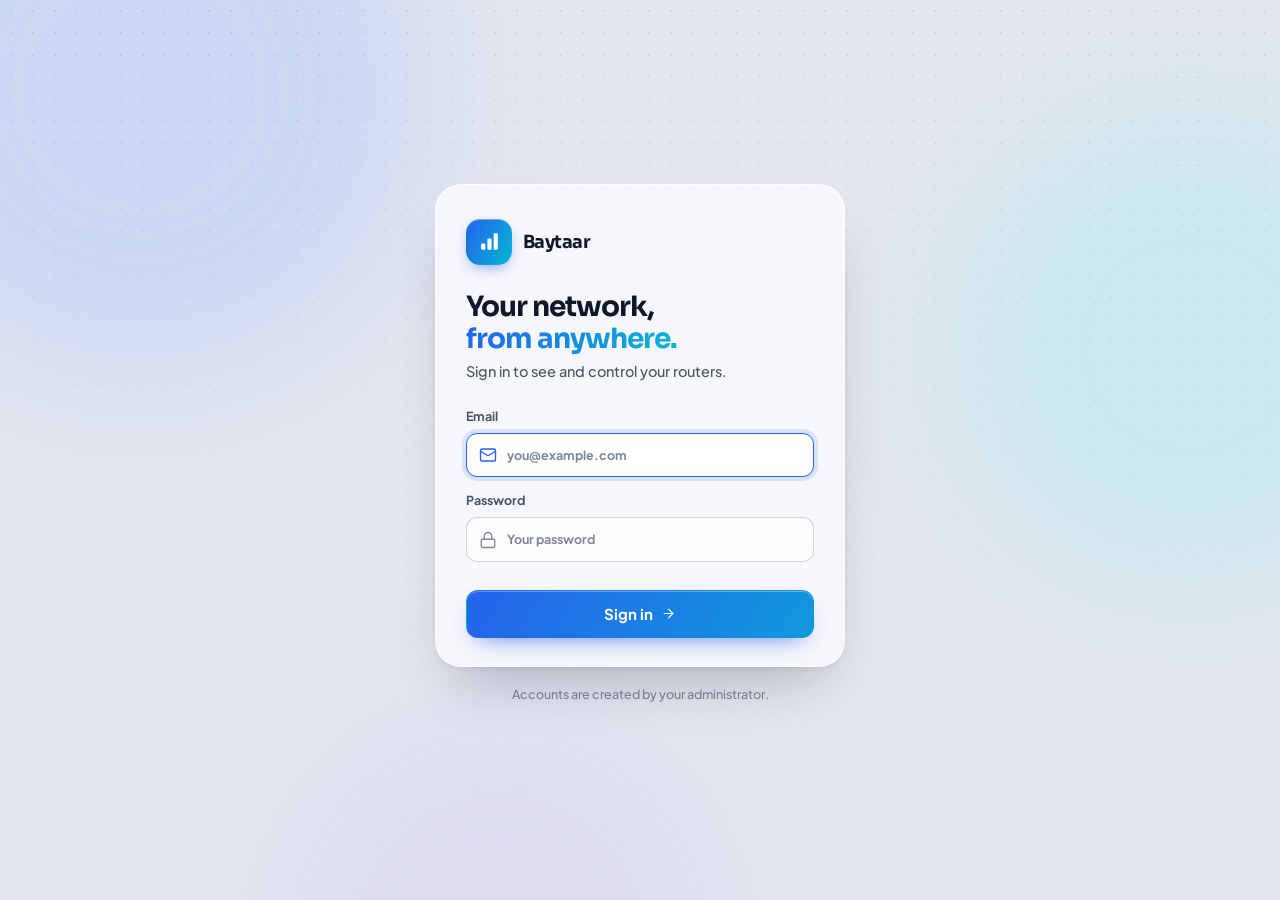
==== webapp/index.html @ 3e674c12 "New version: website portal, line alerts, safe line forcing, key-based enrolment, Android app Adds t" ====
<!DOCTYPE html>
<html lang="en">
<head>
<meta charset="utf-8">
<!--bt-fresh--><script>(function(){try{if(!window.fetch)return;var here=Date.parse(document.lastModified)||0;fetch(location.pathname+location.search,{cache:"no-cache",credentials:"same-origin"}).then(function(r){var lm=Date.parse(r.headers.get("Last-Modified")||"")||0;if(!here||!lm||lm<=here+1000)return;var k="bt-upd:"+location.pathname;if(sessionStorage.getItem(k)===String(lm))return;sessionStorage.setItem(k,String(lm));location.reload();});}catch(e){}})();</script><!--/bt-fresh-->
<meta name="viewport" content="width=device-width, initial-scale=1, viewport-fit=cover">
<meta name="theme-color" content="#e4e7ee">
<meta name="referrer" content="no-referrer">
<title>Baytaar</title>
<link rel="manifest" href="manifest.json">
<link rel="icon" href="icon.svg" type="image/svg+xml">
<link rel="preconnect" href="https://fonts.googleapis.com">
<link rel="preconnect" href="https://fonts.gstatic.com" crossorigin>
<link href="https://fonts.googleapis.com/css2?family=JetBrains+Mono:wght@500;600&family=Plus+Jakarta+Sans:wght@400;500;600;700&family=Sora:wght@500;600;700&display=swap" rel="stylesheet">
<style>
/* Dim light: cool grey paper, deep navy ink, one electric accent. */
:root {
  --bg: #e4e7ee;
  --card: rgba(250,251,253,.82); --solid: #f7f8fb; --inset: #eceef4;
  --line: rgba(15,23,42,.09); --line-2: rgba(15,23,42,.16);
  --ink: #0f172a; --ink-2: #475569; --ink-3: #7c8799;
  --a1: #2563eb; --a2: #06b6d4; --accent-soft: rgba(37,99,235,.1);
  --grad: linear-gradient(120deg, #2563eb, #06b6d4);
  --ok: #059669; --ok-soft: rgba(5,150,105,.12);
  --warn: #b45309; --warn-soft: rgba(180,83,9,.12);
  --bad: #dc2626; --bad-soft: rgba(220,38,38,.1);
  --r: 22px; --r-md: 16px; --r-sm: 11px;
  --shadow: 0 1px 1px rgba(15,23,42,.04), 0 10px 30px -12px rgba(15,23,42,.18);
  --shadow-lg: 0 2px 4px rgba(15,23,42,.05), 0 30px 60px -24px rgba(15,23,42,.3);
  --display: "Sora", "Plus Jakarta Sans", system-ui, sans-serif;
  --sans: "Plus Jakarta Sans", system-ui, -apple-system, "Segoe UI", sans-serif;
  --mono: "JetBrains Mono", ui-monospace, Menlo, Consolas, monospace;
  --ease: cubic-bezier(.2,.8,.2,1);
}
* { box-sizing: border-box; }
html, body { margin: 0; }
body {
  background: var(--bg); color: var(--ink); font: 500 14.5px/1.5 var(--sans);
  min-height: 100vh; -webkit-font-smoothing: antialiased; overflow-x: hidden;
  padding: env(safe-area-inset-top) env(safe-area-inset-right) env(safe-area-inset-bottom) env(safe-area-inset-left);
}
[hidden] { display: none !important; }
button, input { font: inherit; color: inherit; }
a { color: var(--a1); text-decoration: none; }
svg.i { width: 18px; height: 18px; flex: none; fill: none; stroke: currentColor; stroke-width: 1.8; stroke-linecap: round; stroke-linejoin: round; }
svg.i.sm { width: 15px; height: 15px; }
svg.i.lg { width: 24px; height: 24px; }

/* ---------- living background ---------- */
.aurora { position: fixed; inset: 0; z-index: -1; overflow: hidden; pointer-events: none; }
.aurora i { position: absolute; border-radius: 50%; filter: blur(70px); opacity: .55; will-change: transform; }
.aurora i:nth-child(1) { width: 46vmax; height: 46vmax; left: -12vmax; top: -16vmax; background: #b9cdfb; animation: drift1 22s var(--ease) infinite alternate; }
.aurora i:nth-child(2) { width: 38vmax; height: 38vmax; right: -12vmax; top: 8vmax; background: #b5e9f0; animation: drift2 26s var(--ease) infinite alternate; }
.aurora i:nth-child(3) { width: 34vmax; height: 34vmax; left: 22vmax; bottom: -20vmax; background: #d7d2f7; animation: drift3 30s var(--ease) infinite alternate; }
.aurora::after { content: ""; position: absolute; inset: 0; background-image: radial-gradient(rgba(15,23,42,.07) 1px, transparent 1px); background-size: 22px 22px; mask-image: linear-gradient(#000, transparent 75%); -webkit-mask-image: linear-gradient(#000, transparent 75%); }
@keyframes drift1 { to { transform: translate(9vmax, 7vmax) scale(1.12); } }
@keyframes drift2 { to { transform: translate(-8vmax, 9vmax) scale(.92); } }
@keyframes drift3 { to { transform: translate(6vmax, -8vmax) scale(1.1); } }

/* ---------- logo ---------- */
.logo { display: flex; align-items: center; gap: 11px; }
.logo-mark { width: 36px; height: 36px; border-radius: 11px; background: var(--grad); display: grid; place-items: center; flex: none; box-shadow: 0 6px 16px -6px rgba(37,99,235,.7), inset 0 1px 0 rgba(255,255,255,.35); }
.logo-mark svg { width: 20px; height: 20px; }
.logo-mark rect { fill: #fff; transform-origin: 50% 100%; transform-box: fill-box; animation: bars 2.4s var(--ease) infinite; }
.logo-mark rect:nth-child(2) { animation-delay: .18s; }
.logo-mark rect:nth-child(3) { animation-delay: .36s; }
@keyframes bars { 0%, 55%, 100% { transform: scaleY(1); } 28% { transform: scaleY(.55); } }
.logo b { font: 700 18px/1 var(--display); letter-spacing: -.03em; }

/* ---------- controls ---------- */
input[type=text], input[type=email], input[type=password] {
  width: 100%; background: rgba(255,255,255,.7); border: 1px solid var(--line-2); border-radius: var(--r-sm);
  padding: 12px 13px; outline: none; transition: border-color .2s, box-shadow .2s, background .2s;
}
input::placeholder { color: var(--ink-3); }
input:focus { border-color: var(--a1); box-shadow: 0 0 0 4px rgba(37,99,235,.14); background: #fff; }
.btn {
  position: relative; display: inline-flex; align-items: center; justify-content: center; gap: 8px; overflow: hidden;
  border: 1px solid var(--line-2); background: rgba(255,255,255,.75); color: var(--ink); border-radius: 12px;
  padding: 10px 16px; cursor: pointer; font-weight: 700; font-size: 14px; white-space: nowrap; min-height: 44px;
  transition: transform .2s var(--ease), box-shadow .2s, background .2s, border-color .2s;
}
.btn:hover { transform: translateY(-2px); box-shadow: 0 10px 22px -12px rgba(15,23,42,.4); background: #fff; }
.btn:active { transform: translateY(0) scale(.98); }
.btn:focus-visible { outline: none; box-shadow: 0 0 0 4px rgba(37,99,235,.25); }
.btn:disabled { opacity: .5; cursor: default; transform: none; box-shadow: none; }
.btn.primary { background: var(--grad); background-size: 160% 100%; border-color: transparent; color: #fff; box-shadow: 0 10px 24px -12px rgba(37,99,235,.85), inset 0 1px 0 rgba(255,255,255,.3); }
.btn.primary:hover { background-position: 100% 0; box-shadow: 0 16px 30px -12px rgba(37,99,235,.9), inset 0 1px 0 rgba(255,255,255,.3); }
.btn.primary::after { content: ""; position: absolute; top: 0; bottom: 0; left: -60%; width: 40%; background: linear-gradient(100deg, transparent, rgba(255,255,255,.45), transparent); transform: skewX(-20deg); transition: left .6s var(--ease); }
.btn.primary:hover::after { left: 120%; }
.btn .go { transition: transform .25s var(--ease); }
.btn:hover .go { transform: translateX(4px); }
.btn.block { width: 100%; min-height: 48px; font-size: 15px; }
.btn.ghost { background: transparent; border-color: transparent; color: var(--ink-2); min-height: 38px; padding: 7px 12px; }
.btn.ghost:hover { background: rgba(15,23,42,.06); box-shadow: none; transform: none; color: var(--ink); }
.btn.sm { min-height: 38px; padding: 7px 13px; font-size: 13px; border-radius: 10px; }
.btn[aria-disabled=true] { opacity: .45; pointer-events: none; }

/* ---------- sign in ---------- */
.auth { min-height: 100vh; display: grid; place-items: center; padding: 28px 16px; }
.auth-wrap { width: 100%; max-width: 410px; animation: rise .7s var(--ease) both; }
.auth-card { background: var(--card); backdrop-filter: blur(18px) saturate(140%); -webkit-backdrop-filter: blur(18px) saturate(140%); border: 1px solid rgba(255,255,255,.7); border-radius: 26px; padding: 34px 30px 28px; box-shadow: var(--shadow-lg); }
.auth-card .logo-mark { width: 46px; height: 46px; border-radius: 14px; }
.auth-card .logo-mark svg { width: 25px; height: 25px; }
.auth-card h1 { font: 700 28px/1.15 var(--display); letter-spacing: -.035em; margin: 26px 0 6px; }
.auth-card h1 em { font-style: normal; background: var(--grad); -webkit-background-clip: text; background-clip: text; color: transparent; }
.auth-card p.lead { color: var(--ink-2); margin: 0 0 24px; }
.field { display: block; margin-bottom: 14px; }
.field > span { display: block; font-size: 12.5px; font-weight: 700; color: var(--ink-2); margin-bottom: 7px; }
.inp { position: relative; display: block; }
.inp svg { position: absolute; left: 13px; top: 50%; transform: translateY(-50%); color: var(--ink-3); pointer-events: none; transition: color .2s; }
.inp:focus-within svg { color: var(--a1); }
.inp input[type] { padding-left: 40px; }
.err { display: flex; gap: 8px; align-items: flex-start; background: var(--bad-soft); color: var(--bad); border-radius: var(--r-sm); padding: 10px 12px; font-size: 13.5px; margin-top: 14px; animation: shake .4s; }
@keyframes shake { 20%, 60% { transform: translateX(-5px); } 40%, 80% { transform: translateX(5px); } }
.auth-foot { text-align: center; color: var(--ink-3); font-size: 12.5px; margin-top: 18px; }
.spin { width: 16px; height: 16px; border-radius: 50%; border: 2px solid rgba(255,255,255,.4); border-top-color: #fff; animation: rot .7s linear infinite; }
@keyframes rot { to { transform: rotate(360deg); } }

/* ---------- shell ---------- */
.top { position: sticky; top: 0; z-index: 5; background: rgba(228,231,238,.72); backdrop-filter: blur(16px) saturate(150%); -webkit-backdrop-filter: blur(16px) saturate(150%); border-bottom: 1px solid var(--line); }
.top-in { max-width: 1120px; margin: 0 auto; padding: 11px 20px; display: flex; align-items: center; gap: 12px; }
.who { margin-left: auto; display: flex; align-items: center; gap: 9px; color: var(--ink-2); font-size: 13px; font-weight: 600; min-width: 0; }
.who span { overflow: hidden; text-overflow: ellipsis; white-space: nowrap; }
.avatar { width: 30px; height: 30px; border-radius: 50%; background: var(--grad); color: #fff; display: grid; place-items: center; font: 700 12.5px var(--display); flex: none; }
main { max-width: 1120px; margin: 0 auto; padding: 30px 20px 64px; }
.page-h { display: flex; align-items: flex-end; gap: 14px; margin-bottom: 22px; animation: rise .6s var(--ease) both; }
.eyebrow { font-size: 12px; font-weight: 700; letter-spacing: .14em; text-transform: uppercase; color: var(--a1); }
.page-h h1 { font: 700 34px/1.1 var(--display); letter-spacing: -.04em; margin: 6px 0 0; }
.page-h p { color: var(--ink-2); margin: 6px 0 0; }
.sync { display: inline-flex; align-items: center; gap: 7px; margin-top: 8px; font-size: 12.5px; font-weight: 600; color: var(--ink-3); }
.sync i { width: 8px; height: 8px; border-radius: 50%; background: #f59e0b; box-shadow: 0 0 0 3px rgba(245,158,11,.18); }
.sync.live i { background: #16a34a; box-shadow: 0 0 0 3px rgba(22,163,74,.18); }
.sync.off i { background: #dc2626; box-shadow: 0 0 0 3px rgba(220,38,38,.18); }
.count { margin-left: auto; display: inline-flex; align-items: center; gap: 9px; background: var(--card); border: 1px solid rgba(255,255,255,.7); border-radius: 999px; padding: 8px 15px; font-size: 13px; font-weight: 700; box-shadow: var(--shadow); }
.dot { width: 9px; height: 9px; border-radius: 50%; background: currentColor; flex: none; position: relative; }
.dot.live::after { content: ""; position: absolute; inset: 0; border-radius: 50%; background: currentColor; animation: ping 1.8s var(--ease) infinite; }
@keyframes ping { to { transform: scale(3.2); opacity: 0; } }
@keyframes rise { from { opacity: 0; transform: translateY(18px); } }

/* ---------- router ---------- */
.router { margin-bottom: 26px; }
.router.enter .glass { animation: rise .7s var(--ease) both; }
.router.enter .glass:nth-child(2) { animation-delay: .1s; }
.router.enter .glass:nth-child(3) { animation-delay: .2s; }
.glass { background: var(--card); backdrop-filter: blur(18px) saturate(140%); -webkit-backdrop-filter: blur(18px) saturate(140%); border: 1px solid rgba(255,255,255,.75); border-radius: var(--r); box-shadow: var(--shadow); }

/* hero */
.hero { position: relative; padding: 24px; overflow: hidden; }
.hero::before { content: ""; position: absolute; inset: 0 0 auto 0; height: 3px; background: var(--grad); background-size: 200% 100%; animation: slide 4s linear infinite; }
.hero.off::before { background: var(--bad); animation: none; opacity: .6; }
.hero.mid::before { background: #f59e0b; animation: none; }
@keyframes slide { to { background-position: -200% 0; } }
.h-top { display: flex; gap: 16px; align-items: center; }
.r-ico { position: relative; width: 58px; height: 58px; border-radius: 18px; background: var(--grad); color: #fff; display: grid; place-items: center; flex: none; box-shadow: 0 14px 28px -12px rgba(37,99,235,.8), inset 0 1px 0 rgba(255,255,255,.35); }
.r-ico svg { width: 28px; height: 28px; }
.r-ico.live::before, .r-ico.live::after { content: ""; position: absolute; inset: 0; border-radius: 18px; border: 2px solid var(--a1); animation: ring 2.6s var(--ease) infinite; }
.r-ico.live::after { animation-delay: 1.3s; }
@keyframes ring { from { transform: scale(1); opacity: .6; } to { transform: scale(1.55); opacity: 0; } }
.hero.off .r-ico { background: #94a3b8; box-shadow: none; }
.r-title { min-width: 0; flex: 1; }
.r-title h2 { margin: 0; font: 700 23px/1.2 var(--display); letter-spacing: -.03em; overflow: hidden; text-overflow: ellipsis; white-space: nowrap; }
.r-loc { color: var(--ink-2); font-size: 13.5px; margin-top: 4px; display: flex; align-items: center; gap: 6px; flex-wrap: wrap; }
.r-loc svg { color: var(--ink-3); }
.link { background: none; border: 0; padding: 2px 6px; margin-left: 2px; border-radius: 7px; color: var(--a1); cursor: pointer; font-size: 12.5px; font-weight: 700; display: inline-flex; align-items: center; gap: 4px; transition: background .2s; }
.link:hover { background: var(--accent-soft); }
.link:disabled { color: var(--ink-3); cursor: default; background: none; }
.pill { flex: none; display: inline-flex; align-items: center; gap: 9px; padding: 9px 16px; border-radius: 999px; font: 700 13px var(--display); letter-spacing: -.01em; }
.pill.on  { background: var(--ok-soft);   color: var(--ok); }
.pill.off { background: var(--bad-soft);  color: var(--bad); }
.pill.mid { background: var(--warn-soft); color: var(--warn); }
.loc-edit { display: flex; gap: 8px; margin-top: 16px; animation: rise .35s var(--ease) both; }
.loc-edit input { flex: 1; min-width: 0; }
.notice { display: flex; gap: 9px; align-items: center; margin-top: 16px; padding: 11px 14px; border-radius: var(--r-sm); background: var(--warn-soft); color: var(--warn); font-size: 13px; font-weight: 600; }

/* live path: router -> line -> internet */
.h-body { display: grid; grid-template-columns: 1fr 250px; gap: 22px; margin-top: 22px; align-items: stretch; }
.path { background: var(--inset); border: 1px solid var(--line); border-radius: var(--r-md); padding: 22px 18px 18px; display: flex; flex-direction: column; justify-content: center; min-width: 0; }
.path-k { font-size: 11.5px; font-weight: 700; letter-spacing: .12em; text-transform: uppercase; color: var(--ink-3); margin-bottom: 18px; display: flex; align-items: center; gap: 7px; }
.hops { display: flex; align-items: flex-start; }
.hop { flex: none; width: 104px; text-align: center; }
.hop-ico { width: 50px; height: 50px; margin: 0 auto 9px; border-radius: 15px; background: #fff; border: 1px solid var(--line-2); display: grid; place-items: center; color: var(--ink-2); transition: transform .3s var(--ease); }
.hop:hover .hop-ico { transform: translateY(-3px) scale(1.05); }
.hop.hot .hop-ico { background: var(--grad); color: #fff; border-color: transparent; box-shadow: 0 12px 22px -10px rgba(37,99,235,.8); }
.hop b { display: block; font: 600 13.5px/1.25 var(--display); letter-spacing: -.02em; overflow-wrap: anywhere; }
.hop span { display: block; color: var(--ink-3); font-size: 11.5px; margin-top: 2px; overflow-wrap: anywhere; }
.wire { flex: 1; min-width: 18px; height: 3px; margin-top: 24px; border-radius: 3px; background: rgba(15,23,42,.1); position: relative; overflow: hidden; }
.path.live .wire::after { content: ""; position: absolute; top: 0; bottom: 0; left: -40px; right: 0; background: repeating-linear-gradient(90deg, #2563eb 0 12px, #06b6d4 12px 16px, transparent 16px 40px); animation: flow .9s linear infinite; }
@keyframes flow { to { transform: translateX(40px); } }
.path.dead .hop.hot .hop-ico { background: #fff; color: var(--bad); border-color: var(--bad); box-shadow: none; }
.path.dead .wire { background: repeating-linear-gradient(90deg, rgba(220,38,38,.45) 0 6px, transparent 6px 12px); }

/* gauge */
.gauge { background: #0f172a; color: #e2e8f0; border-radius: var(--r-md); padding: 18px 18px 16px; position: relative; overflow: hidden; display: flex; flex-direction: column; }
.gauge::before { content: ""; position: absolute; width: 220px; height: 220px; right: -90px; top: -110px; border-radius: 50%; background: radial-gradient(closest-side, rgba(6,182,212,.4), transparent); }
.gauge-k { font-size: 11.5px; font-weight: 700; letter-spacing: .12em; text-transform: uppercase; color: #94a3b8; display: flex; align-items: center; gap: 7px; position: relative; }
.gauge svg.arc { display: block; width: 100%; max-width: 210px; margin: 8px auto 0; overflow: visible; }
.arc .track { fill: none; stroke: rgba(148,163,184,.22); stroke-width: 12; stroke-linecap: round; }
.arc .fill { fill: none; stroke: url(#gg); stroke-width: 12; stroke-linecap: round; stroke-dasharray: 251.4; stroke-dashoffset: 251.4; transition: stroke-dashoffset 1.6s var(--ease); filter: drop-shadow(0 0 7px rgba(6,182,212,.7)); }
.gauge-v { text-align: center; margin-top: -44px; position: relative; }
.gauge-v b { font: 700 38px/1 var(--display); letter-spacing: -.04em; color: #fff; font-variant-numeric: tabular-nums; }
.gauge-v small { display: block; font-size: 12px; font-weight: 600; color: #94a3b8; margin-top: 5px; }
.gauge-s { text-align: center; color: #94a3b8; font-size: 12px; margin-top: auto; padding-top: 12px; position: relative; }

/* facts */
.facts { display: grid; grid-template-columns: repeat(3, 1fr); gap: 14px; margin-top: 14px; }
.fact { padding: 16px 18px; display: flex; gap: 13px; align-items: center; min-width: 0; transition: transform .3s var(--ease), box-shadow .3s; }
.fact:hover { transform: translateY(-4px); box-shadow: var(--shadow-lg); }
.f-ico { width: 42px; height: 42px; border-radius: 13px; display: grid; place-items: center; flex: none; background: var(--accent-soft); color: var(--a1); }
.fact:nth-child(2) .f-ico { background: rgba(6,182,212,.14); color: #0891b2; }
.fact:nth-child(3) .f-ico { background: rgba(124,58,237,.12); color: #7c3aed; }
.fact > div:last-child { min-width: 0; }
.f-k { font-size: 11.5px; font-weight: 700; letter-spacing: .1em; text-transform: uppercase; color: var(--ink-3); }
.f-v { font: 600 15.5px/1.3 var(--display); letter-spacing: -.02em; margin-top: 3px; overflow-wrap: anywhere; }
.f-v.mono { font: 600 14.5px/1.3 var(--mono); letter-spacing: 0; }

/* lines */
.lines { margin-top: 14px; overflow: hidden; }
.sec-h { display: flex; align-items: center; gap: 10px; padding: 18px 22px 14px; }
.sec-h h3 { margin: 0; font: 700 16px var(--display); letter-spacing: -.02em; display: flex; align-items: center; gap: 9px; }
.sec-h h3 small { font: 600 12.5px var(--sans); color: var(--ink-3); letter-spacing: 0; }
.auto { display: flex; align-items: center; gap: 10px; cursor: pointer; margin-left: auto; font-size: 13px; font-weight: 600; color: var(--ink-2); }
.auto input { position: absolute; opacity: 0; }
.auto .t { width: 42px; height: 24px; border-radius: 999px; background: rgba(15,23,42,.18); position: relative; flex: none; transition: background .25s; }
.auto .t::after { content: ""; position: absolute; top: 3px; left: 3px; width: 18px; height: 18px; border-radius: 50%; background: #fff; box-shadow: 0 2px 5px rgba(0,0,0,.25); transition: transform .35s cubic-bezier(.3,1.6,.5,1); }
.auto input:checked + .t { background: var(--grad); }
.auto input:checked + .t::after { transform: translateX(18px); }
.auto input:focus-visible + .t { box-shadow: 0 0 0 4px rgba(37,99,235,.25); }

.line { display: flex; gap: 16px; padding: 18px 22px; align-items: flex-start; border-top: 1px solid var(--line); position: relative; transition: background .25s; }
.line:hover { background: rgba(255,255,255,.55); }
.line.act::before { content: ""; position: absolute; left: 0; top: 14px; bottom: 14px; width: 4px; border-radius: 0 4px 4px 0; background: var(--grad); }
.slot { flex: none; width: 40px; height: 40px; border-radius: 13px; display: grid; place-items: center; font: 700 16px var(--display); background: var(--inset); color: var(--ink-2); border: 1px solid var(--line-2); }
.line.act .slot { background: var(--grad); border-color: transparent; color: #fff; box-shadow: 0 10px 20px -10px rgba(37,99,235,.8); }
.l-main { min-width: 0; flex: 1; }
.l-name { font: 600 16.5px/1.3 var(--display); letter-spacing: -.02em; display: flex; flex-wrap: wrap; align-items: center; gap: 6px 9px; }
.tag { display: inline-flex; align-items: center; gap: 5px; font: 700 11.5px var(--sans); letter-spacing: 0; padding: 3px 9px; border-radius: 999px; }
.tag.ok  { background: var(--ok-soft);   color: var(--ok); }
.tag.bad { background: var(--bad-soft);  color: var(--bad); }
.tag.mid { background: var(--warn-soft); color: var(--warn); }
.tag.use { background: var(--grad); color: #fff; }
.l-meta { color: var(--ink-2); font-size: 13px; margin-top: 7px; display: flex; flex-wrap: wrap; gap: 5px 18px; }
.l-meta span { display: inline-flex; align-items: center; gap: 6px; }
.l-meta svg { color: var(--ink-3); }
.l-meta code { font: 500 12.5px var(--mono); }
.bar { height: 7px; border-radius: 7px; background: rgba(15,23,42,.08); margin-top: 13px; overflow: hidden; max-width: 560px; }
.bar i { display: block; height: 100%; width: 0; border-radius: 7px; background: var(--grad); background-size: 200% 100%; transition: width 1.4s var(--ease); animation: slide 3s linear infinite; }
.bar-s { display: flex; justify-content: space-between; max-width: 560px; font-size: 12px; color: var(--ink-3); margin-top: 5px; font-weight: 600; }
.bar-s b { color: var(--ink); font: 600 12.5px var(--mono); }
.l-edit { display: flex; gap: 8px; margin-top: 12px; max-width: 560px; animation: rise .3s var(--ease) both; }
.l-edit input { padding: 9px 12px; min-width: 0; flex: 1; }
.icon-btn { flex: none; width: 38px; height: 38px; border-radius: 11px; border: 1px solid var(--line-2); background: rgba(255,255,255,.7); color: var(--ink-2); display: grid; place-items: center; cursor: pointer; transition: transform .2s var(--ease), color .2s, border-color .2s, background .2s; }
.icon-btn:hover { transform: translateY(-2px) rotate(-8deg); color: var(--a1); border-color: var(--a1); background: #fff; }
.icon-btn:disabled { opacity: .4; cursor: default; transform: none; }

.actions { display: grid; grid-template-columns: 1fr 1fr; gap: 14px; margin-top: 14px; }
.act-card { display: flex; align-items: center; gap: 14px; padding: 18px 20px; color: var(--ink); transition: transform .3s var(--ease), box-shadow .3s; }
.act-card:hover { transform: translateY(-4px); box-shadow: var(--shadow-lg); }
.act-card .f-ico { background: var(--grad); color: #fff; box-shadow: 0 10px 20px -10px rgba(37,99,235,.8); }
.act-card:nth-child(2) .f-ico { background: #0f172a; box-shadow: none; }
.act-card b { display: block; font: 700 15.5px var(--display); letter-spacing: -.02em; }
.act-card span { display: block; color: var(--ink-2); font-size: 13px; }
.act-card .go { margin-left: auto; color: var(--ink-3); transition: transform .3s var(--ease), color .3s; }
.act-card:hover .go { transform: translateX(6px); color: var(--a1); }
.act-card[aria-disabled=true] { opacity: .45; pointer-events: none; }

.empty { text-align: center; color: var(--ink-2); padding: 60px 16px; }
.empty svg { color: var(--ink-3); width: 34px; height: 34px; margin-bottom: 10px; }
.foot { display: flex; justify-content: center; margin-top: 30px; }
.foot a { display: inline-flex; align-items: center; gap: 9px; color: var(--ink-2); font-size: 13px; font-weight: 700; padding: 10px 18px; border-radius: 999px; background: var(--card); border: 1px solid rgba(255,255,255,.7); box-shadow: var(--shadow); transition: transform .25s var(--ease), color .2s; }
.foot a:hover { transform: translateY(-3px); color: var(--a1); }
.toast { position: fixed; left: 50%; bottom: calc(26px + env(safe-area-inset-bottom)); transform: translateX(-50%); background: #0f172a; color: #f1f5f9; padding: 12px 18px; border-radius: 999px; font-size: 13.5px; font-weight: 600; box-shadow: var(--shadow-lg); z-index: 20; max-width: calc(100vw - 32px); display: flex; align-items: center; gap: 9px; animation: pop .45s cubic-bezier(.3,1.5,.5,1) both; }
.toast.bad { background: var(--bad); }
.toast svg { color: #34d399; } .toast.bad svg { color: #fff; }
@keyframes pop { from { opacity: 0; transform: translate(-50%, 24px) scale(.9); } }
.skel { height: 420px; border-radius: var(--r); background: linear-gradient(100deg, rgba(255,255,255,.35) 30%, rgba(255,255,255,.85) 50%, rgba(255,255,255,.35) 70%); background-size: 200% 100%; animation: sh 1.4s infinite linear; }
@keyframes sh { to { background-position: -200% 0; } }

.seg { display: inline-flex; background: var(--inset); border: 1px solid var(--line); border-radius: 12px; padding: 3px; margin-left: auto; }
.seg button { border: 0; background: none; padding: 7px 13px; border-radius: 9px; font-weight: 700; font-size: 12.5px; color: var(--ink-2); cursor: pointer; display: inline-flex; align-items: center; gap: 6px; transition: background .25s, color .25s, box-shadow .25s; }
.seg button.on { background: var(--grad); color: #fff; box-shadow: 0 6px 14px -8px rgba(37,99,235,.8); }
.seg button:disabled { cursor: default; opacity: .6; }
.seg + .auto { margin-left: 14px; }
.mix-note { padding: 0 22px 14px; color: var(--ink-2); font-size: 13px; margin: -4px 0 0; }
@media (max-width: 640px) { .seg { margin-left: 0; width: 100%; } .seg button { flex: 1; justify-content: center; } .seg + .auto { margin-left: 0; } .mix-note { padding-left: 16px; padding-right: 16px; } }

.g-btn { margin-left: auto; align-self: center; flex: none; }
.dev .btn.g-btn { white-space: nowrap; }
.g-sub { padding: 14px 22px 6px; border-top: 1px solid var(--line); font: 700 11.5px var(--display); letter-spacing: .08em; text-transform: uppercase; color: var(--ink-3); }
.d-use a { color: inherit; text-decoration: none; font-weight: 700; }
@media (max-width: 640px) { .g-sub { padding-left: 16px; padding-right: 16px; } }

.s-add { display: flex; gap: 10px; padding: 0 22px 16px; }
.s-add input { flex: 1; min-width: 0; font: inherit; font-size: 14.5px; padding: 10px 13px; border-radius: 11px; border: 1px solid var(--line); background: var(--inset); color: inherit; outline: none; }
.s-add input:focus { border-color: var(--a1); box-shadow: 0 0 0 3px rgba(37,99,235,.16); }
.g-btns { margin-left: auto; align-self: center; display: flex; gap: 8px; flex: none; flex-wrap: wrap; justify-content: flex-end; }
@media (max-width: 640px) { .s-add { padding-left: 16px; padding-right: 16px; } .dev { flex-wrap: wrap; } .g-btns { width: 100%; justify-content: flex-start; padding-left: 0; } }

.s-apps { display: flex; flex-wrap: wrap; gap: 8px; padding: 0 22px 18px; align-items: center; }
.s-apps > span { font-size: 12.5px; font-weight: 700; color: var(--ink-3); margin-right: 4px; }
.s-apps button { border: 1px solid var(--line); background: var(--inset); color: var(--ink-2); font: 600 13px var(--body, inherit); padding: 7px 12px; border-radius: 999px; cursor: pointer; display: inline-flex; align-items: center; gap: 6px; transition: transform .2s, border-color .2s, color .2s; }
.s-apps button:hover:not(:disabled) { border-color: var(--a1); color: var(--ink); transform: translateY(-1px); }
.s-apps button.on { background: var(--grad); color: #fff; border-color: transparent; }
.s-apps button:disabled { opacity: .55; cursor: default; }
@media (max-width: 640px) { .s-apps { padding-left: 16px; padding-right: 16px; } }

#pick { display: flex; flex-wrap: wrap; gap: 10px; margin: 0 0 18px; }
#pick:empty { display: none; }
#pick button { display: flex; align-items: center; gap: 10px; text-align: left; border: 1px solid var(--line); background: var(--card, rgba(255,255,255,.6)); color: var(--ink-2); padding: 10px 16px 10px 12px; border-radius: 14px; cursor: pointer; font: inherit; transition: transform .25s var(--ease), box-shadow .25s, border-color .25s; }
#pick button:hover { transform: translateY(-2px); border-color: var(--a1); }
#pick button.on { background: var(--grad); color: #fff; border-color: transparent; box-shadow: 0 12px 26px -14px rgba(37,99,235,.9); }
#pick b { display: block; font: 700 14.5px var(--display); letter-spacing: -.01em; color: inherit; }
#pick small { display: block; font-size: 12px; opacity: .8; max-width: 180px; overflow: hidden; text-overflow: ellipsis; white-space: nowrap; }
#pick i { width: 9px; height: 9px; border-radius: 50%; background: var(--bad); flex: none; }
#pick i.up { background: var(--ok); box-shadow: 0 0 0 4px rgba(22,163,74,.18); }
#pick button.on i { box-shadow: 0 0 0 3px rgba(255,255,255,.35); }
.fw-row { display: flex; flex-wrap: wrap; align-items: center; gap: 10px 22px; padding: 4px 22px 20px; }
.fw-row .fw-v { font-size: 13px; color: var(--ink-3); }
.fw-row .fw-v b { display: block; font: 600 15px var(--mono); color: var(--ink); margin-top: 2px; }
.fw-row .g-btns { margin-left: auto; }
@media (max-width: 640px) { #pick button { flex: 1 1 45%; } .fw-row { padding-left: 16px; padding-right: 16px; } .fw-row .g-btns { margin-left: 0; width: 100%; } }

/* ---------- call quality + devices ---------- */
.block { margin-top: 14px; overflow: hidden; }
#appbox .block { margin: 0 0 14px; }
#appbox .app-btns { padding: 0 22px 18px; justify-content: flex-start; margin: 0; width: auto; }
@media (max-width: 640px) { #appbox .app-btns { padding: 0 16px 16px; } }
.block .sec-h { padding-bottom: 6px; }
.sec-sub { color: var(--ink-2); font-size: 13px; padding: 0 22px 16px; margin: 0; }
.sec-h .btn { margin-left: auto; }
.q-row { padding: 18px 22px; border-top: 1px solid var(--line); animation: rise .45s var(--ease) both; }
.q-row.muted { color: var(--ink-3); font-size: 13.5px; display: flex; align-items: center; gap: 9px; }
.q-head { display: flex; align-items: center; gap: 10px; flex-wrap: wrap; }
.q-head b { font: 600 16px var(--display); letter-spacing: -.02em; }
.q-head .tag { background: var(--inset); color: var(--ink-2); }
.q-metrics { display: flex; flex-wrap: wrap; gap: 8px; margin-top: 11px; }
.metric { background: var(--inset); border: 1px solid var(--line); border-radius: 11px; padding: 7px 12px; font-size: 12px; color: var(--ink-3); font-weight: 600; }
.metric b { display: block; font: 600 14.5px var(--mono); color: var(--ink); margin-top: 1px; }
.verdicts { display: grid; grid-template-columns: repeat(3, 1fr); gap: 12px; margin-top: 14px; }
.verdict { border: 1px solid var(--line); border-radius: var(--r-md); padding: 14px 15px; background: rgba(255,255,255,.6); transition: transform .3s var(--ease), box-shadow .3s; }
.verdict:hover { transform: translateY(-3px); box-shadow: var(--shadow); }
.v-top { display: flex; align-items: center; gap: 10px; }
.v-ico { width: 36px; height: 36px; border-radius: 11px; display: grid; place-items: center; flex: none; color: #fff; background: var(--vc); }
.v-top b { font: 600 14px/1.25 var(--display); letter-spacing: -.02em; }
.v-rate { font: 700 19px var(--display); letter-spacing: -.03em; margin-top: 11px; color: var(--vc); }
.v-bars { display: flex; gap: 4px; margin-top: 8px; }
.v-bars i { flex: 1; height: 6px; border-radius: 6px; background: rgba(15,23,42,.1); transform-origin: left; }
.v-bars i.on { background: var(--vc); animation: grow .5s var(--ease) both; }
.v-bars i.on:nth-child(2) { animation-delay: .08s; } .v-bars i.on:nth-child(3) { animation-delay: .16s; } .v-bars i.on:nth-child(4) { animation-delay: .24s; }
@keyframes grow { from { transform: scaleX(0); } }
.v-why { color: var(--ink-2); font-size: 12.5px; margin-top: 8px; }
.v4 { --vc: #059669; } .v3 { --vc: #2563eb; } .v2 { --vc: #d97706; } .v1 { --vc: #dc2626; } .v0 { --vc: #64748b; }
.q-note { padding: 12px 22px 16px; color: var(--ink-3); font-size: 12.5px; border-top: 1px solid var(--line); }
.running { display: inline-flex; align-items: center; gap: 9px; color: var(--a1); font-weight: 700; font-size: 13px; }
.running .spin { border-color: rgba(37,99,235,.25); border-top-color: var(--a1); }

.dev { display: flex; gap: 14px; padding: 15px 22px; border-top: 1px solid var(--line); align-items: flex-start; transition: background .25s; }
.dev:hover { background: rgba(255,255,255,.55); }
.dev.off { opacity: .6; }
.d-ico { width: 40px; height: 40px; border-radius: 13px; display: grid; place-items: center; flex: none; background: var(--accent-soft); color: var(--a1); }
.dev.lan .d-ico { background: rgba(5,150,105,.12); color: var(--ok); }
.dev.off .d-ico { background: var(--inset); color: var(--ink-3); }
.d-main { min-width: 0; flex: 1; }
.d-name { font: 600 15px var(--display); letter-spacing: -.02em; display: flex; flex-wrap: wrap; gap: 6px 8px; align-items: center; }
.d-name code { font: 500 12px var(--mono); color: var(--ink-3); }
.d-use { display: flex; gap: 16px; flex-wrap: wrap; color: var(--ink-2); font-size: 13px; margin-top: 5px; }
.d-use span { display: inline-flex; align-items: center; gap: 5px; }
.d-use b { font: 600 13px var(--mono); color: var(--ink); }
.d-use .now { color: var(--ok); font-weight: 700; }
.d-apps { display: flex; flex-wrap: wrap; gap: 6px; margin-top: 10px; }
.app { display: inline-flex; align-items: center; gap: 7px; font-size: 12.5px; font-weight: 600; padding: 4px 10px 4px 8px; border-radius: 999px; background: #fff; border: 1px solid var(--line); }
.app i { width: 8px; height: 8px; border-radius: 50%; background: var(--ac, #64748b); flex: none; }
.app em { font-style: normal; color: var(--ink-3); font-family: var(--mono); font-size: 11.5px; }
.app[data-chip-app] { cursor: pointer; transition: border-color .2s, transform .2s; }
.app[data-chip-app]:hover, .app[data-chip-app]:focus-visible { border-color: var(--ac, var(--a1)); transform: translateY(-1px); outline: none; }
.app-pop { position: fixed; z-index: 90; max-height: min(420px, 70vh); overflow: auto; background: #fff; border: 1px solid var(--line);
  border-radius: 14px; box-shadow: 0 24px 50px -20px rgba(15,23,42,.45); padding: 12px 14px; font-size: 13px; animation: rise .2s var(--ease) both; }
.app-pop .ap-h { display: flex; align-items: baseline; gap: 8px; margin-bottom: 8px; }
.app-pop .ap-h b { font: 700 14.5px var(--display); }
.app-pop .ap-h span { color: var(--ink-3); font-size: 12.5px; overflow: hidden; text-overflow: ellipsis; white-space: nowrap; }
.app-pop .ap-row { display: flex; gap: 10px; align-items: center; padding: 6px 0; border-top: 1px solid var(--line); }
.app-pop .ap-n { flex: 1; min-width: 0; }
.app-pop .ap-n code { display: block; font: 500 12.5px var(--mono); overflow-wrap: anywhere; color: var(--ink); }
.app-pop .ap-n small { display: block; color: var(--ink-3); font-size: 11.5px; margin-top: 1px; }
.app-pop .ap-b { flex: none; width: 78px; text-align: right; }
.app-pop .ap-b span { font: 600 12px var(--mono); color: var(--ink-2); }
.app-pop .ap-b i { display: block; height: 4px; border-radius: 4px; margin: 4px 0 0 auto; background: var(--grad); }
.app-pop .ap-empty { color: var(--ink-3); padding: 6px 0; }
.app-pop .ap-note { color: var(--ink-3); font-size: 12px; margin-top: 8px; padding-top: 8px; border-top: 1px solid var(--line); }
.d-none { color: var(--ink-3); font-size: 12.5px; margin-top: 8px; }

@media (max-width: 760px) { .verdicts { grid-template-columns: 1fr; } }
@media (max-width: 640px) { .sec-sub, .q-note { padding-left: 16px; padding-right: 16px; } .q-row, .dev { padding-left: 16px; padding-right: 16px; } .sec-h .btn { margin-left: 0; } }

@media (max-width: 900px) { .h-body { grid-template-columns: 1fr; } .gauge svg.arc { max-width: 240px; } }
@media (max-width: 640px) {
  main { padding: 20px 12px 52px; }
  .top-in { padding: 10px 12px; }
  .who span { display: none; }
  .page-h h1 { font-size: 27px; }
  .count { display: none; }
  .hero { padding: 18px 16px; }
  .h-top { flex-wrap: wrap; gap: 12px; }
  .r-ico { width: 50px; height: 50px; border-radius: 15px; }
  .r-title h2 { font-size: 20px; }
  .pill { order: 3; }
  .path { padding: 18px 10px 16px; }
  .hop { width: 88px; }
  .hop span { white-space: nowrap; overflow: hidden; text-overflow: ellipsis; }
  .hop-ico { width: 44px; height: 44px; }
  .wire { margin-top: 21px; }
  .facts, .actions { grid-template-columns: 1fr; gap: 10px; }
  .sec-h { padding: 16px 16px 12px; flex-wrap: wrap; }
  .auto { margin-left: 0; width: 100%; }
  .line { padding: 16px; gap: 12px; flex-wrap: wrap; }
  .slot { width: 36px; height: 36px; border-radius: 11px; }
  /* line buttons get their own row under the details, not a squeezed column beside them */
  .line .l-main { flex: 1 1 0; }
  .l-btns { flex: 1 1 100%; padding-left: 48px; flex-wrap: wrap; }
  .r-title h2 { white-space: normal; overflow-wrap: anywhere; }
  /* a lone Remove / Allow button drops under the device instead of squeezing it */
  .dev > .d-main { flex: 1 1 calc(100% - 64px); }
  .dev > .g-btn { margin-left: auto; }
  .auth-card { padding: 28px 22px 24px; }
  .auth-card h1 { font-size: 25px; }
}
@media (prefers-reduced-motion: reduce) {
  *, *::before, *::after { animation: none !important; transition: none !important; }
}

/* foldable sections: a round arrow at the right of every section title */
.has-fold { cursor: pointer; user-select: none; -webkit-tap-highlight-color: transparent; }
.has-fold > :first-child { margin-right: auto; min-width: 0; }
.card-head.has-fold { justify-content: flex-start; }
.fold-btn { all: unset; box-sizing: border-box; flex: none; width: 32px; height: 32px; border-radius: 50%; display: grid; place-items: center; cursor: pointer;
  color: var(--ink-3, var(--text-dim)); background: var(--inset, var(--surface-2)); border: 1px solid var(--line, var(--border)); transition: color .2s, background .2s; }
.fold-btn:hover { color: var(--ink, var(--text)); }
.fold-btn:focus-visible { outline: 2px solid var(--a1, var(--accent)); outline-offset: 2px; }
.fold-btn svg { width: 16px; height: 16px; fill: none; stroke: currentColor; stroke-width: 2.4; stroke-linecap: round; stroke-linejoin: round; transition: transform .25s; }
.folded .fold-btn svg { transform: rotate(180deg); }
.folded > :not(.sec-h):not(.card-head) { display: none !important; }
.folded > .sec-h > :not(:first-child):not(.fold-btn),
.folded > .card-head > :not(:first-child):not(.fold-btn) { display: none !important; }
.folded > .sec-h { padding-bottom: 18px; }
.folded > .card-head { border-bottom: 0; }
@media (max-width: 780px) {
  /* title and arrow share the first row; any buttons move under them */
  .has-fold { flex-wrap: wrap; }
  .has-fold > * { order: 2; }
  .has-fold > :first-child { order: 0; flex: 1 1 calc(100% - 48px); }
  .has-fold > .fold-btn { order: 1; }
  .folded > .sec-h { padding-bottom: 16px; }
}

/* devices and apps, with site lists that open for the whole network or one device */
.allsites { border-top: 1px solid var(--line); padding: 14px 22px; }
.as-head { all: unset; box-sizing: border-box; cursor: pointer; display: flex; align-items: center; gap: 14px; width: 100%; }
.as-head .d-ico { background: rgba(98,80,214,.12); color: #6250d6; }
.as-t { flex: 1; min-width: 0; display: grid; gap: 2px; }
.as-t b { font: 600 15px var(--display); letter-spacing: -.02em; }
.as-t small { color: var(--ink-3); font-size: 12.5px; }
.allsites.open .fold-btn svg { transform: none; }
.allsites:not(.open) .fold-btn svg { transform: rotate(180deg); }
.d-more { all: unset; cursor: pointer; margin-top: 10px; font-size: 12.5px; font-weight: 600; color: var(--a1); display: inline-flex; align-items: center; gap: 6px; }
.sites-box { margin-top: 10px; border: 1px solid var(--line); border-radius: 12px; overflow: hidden; background: rgba(255,255,255,.6); }
.sites-tools { display: flex; gap: 10px; align-items: center; padding: 8px 10px; border-bottom: 1px solid var(--line); flex-wrap: wrap; }
.sites-tools input { flex: 1; min-width: 160px; border: 1px solid var(--line); border-radius: 9px; padding: 7px 10px; font: inherit; font-size: 13px; background: #fff; }
.sites-tools .muted { color: var(--ink-3); font-size: 12px; }
.sites-scroll { max-height: 460px; overflow-y: auto; overflow-x: hidden; }
/* one site per row: full name, app, times used (with a bar), last used. On a
   phone the row stacks so nothing needs scrolling sideways. */
.site-h, .site-r { display: grid; grid-template-columns: minmax(0, 1fr) 140px 150px 96px; gap: 4px 14px; align-items: center; padding: 8px 12px; }
.site-h { position: sticky; top: 0; z-index: 1; background: #f4f6f9; font-size: 11.5px; font-weight: 600; color: var(--ink-3); padding-top: 7px; padding-bottom: 7px; }
.site-r { border-top: 1px solid var(--line); font-size: 12.5px; }
.site-r:first-of-type { border-top: 0; }
.sr-name code { font: 500 12.5px var(--mono); overflow-wrap: anywhere; color: var(--ink); }
.sr-app .app { max-width: 100%; overflow: hidden; }
.sr-n { display: grid; gap: 4px; }
.sr-n span { font: 600 12.5px var(--mono); color: var(--ink); white-space: nowrap; }
.sr-n small { font: 500 11.5px var(--sans); color: var(--ink-3); }
.sr-bar { display: block; height: 4px; border-radius: 2px; background: var(--inset); }
.sr-bar i { display: block; height: 100%; min-width: 3px; border-radius: 2px; background: #2a78d6; }
.sr-when { color: var(--ink-3); white-space: nowrap; text-align: right; }
.site-none { padding: 14px 12px; color: var(--ink-3); font-size: 13px; }
@media (max-width: 720px) {
  .site-h { display: none; }
  .site-r { grid-template-columns: minmax(0, 1fr) auto; grid-template-areas: "name name" "app when" "n n"; padding: 10px 12px; }
  .sr-name { grid-area: name; } .sr-app { grid-area: app; } .sr-when { grid-area: when; } .sr-n { grid-area: n; }
  .sr-n { grid-template-columns: auto minmax(0, 1fr); align-items: center; gap: 10px; }
}

/* small charts */
.charts { display: grid; grid-template-columns: repeat(auto-fit, minmax(280px, 1fr)); gap: 12px; padding: 0 22px 16px; }
.chart { border: 1px solid var(--line); border-radius: 14px; padding: 12px 14px 14px; background: rgba(255,255,255,.6); min-width: 0; }
.chart h4 { margin: 0 0 10px; font: 600 13px var(--sans); color: var(--ink-2); display: flex; justify-content: space-between; gap: 8px; }
.chart h4 small { font-weight: 500; color: var(--ink-3); }
.segbar { display: flex; gap: 2px; height: 12px; border-radius: 4px; overflow: hidden; }
.segbar i { display: block; min-width: 3px; height: 100%; cursor: default; }
.segbar.thin { height: 6px; border-radius: 3px; margin-top: 10px; max-width: 520px; }
.legend { display: flex; flex-wrap: wrap; gap: 6px 14px; margin-top: 10px; font-size: 12px; color: var(--ink-2); }
.legend span { display: inline-flex; align-items: center; gap: 6px; white-space: nowrap; }
.legend i { width: 9px; height: 9px; border-radius: 3px; background: var(--ac); flex: none; }
.legend em { font-style: normal; color: var(--ink-3); font-family: var(--mono); font-size: 11.5px; }
.hbars { display: grid; gap: 9px; }
.hb { display: grid; grid-template-columns: minmax(0, 1fr) auto; gap: 3px 10px; font-size: 12.5px; }
.hb-n { overflow: hidden; text-overflow: ellipsis; white-space: nowrap; color: var(--ink); }
.hb-v { font: 600 12px var(--mono); color: var(--ink-2); text-align: right; }
.hb-t { grid-column: 1 / -1; height: 8px; border-radius: 0 4px 4px 0; background: var(--inset); }
.hb-t i { display: block; height: 100%; min-width: 3px; border-radius: 0 4px 4px 0; background: var(--ac, #2a78d6); }
.tipbox { position: fixed; z-index: 95; pointer-events: none; background: #0f172a; color: #f8fafc; font-size: 12px; line-height: 1.4; padding: 6px 9px;
  border-radius: 8px; box-shadow: 0 6px 20px rgba(15,23,42,.25); max-width: 260px; }
@media (max-width: 640px) { .charts { padding: 0 16px 14px; } .allsites { padding: 14px 16px; } }

/* remote SSH section */
.ssh-d .sec-h .tag { margin-left: 4px; }
.ssh-body { padding: 0 22px 18px; font-size: 13.5px; color: var(--ink-2); }
.ssh-body h4 { margin: 14px 0 6px; font: 700 14px var(--display); color: var(--ink); }
.ssh-body ol { margin: 0; padding-left: 20px; display: grid; gap: 6px; }
.ssh-body code { font: 500 12px var(--mono); }
.ssh-status { display: grid; gap: 8px; grid-template-columns: repeat(auto-fit, minmax(220px, 1fr)); margin: 12px 0 4px; }
.ssh-status div { border: 1px solid var(--line); border-radius: 12px; padding: 10px 12px; background: rgba(255,255,255,.6); }
.ssh-status b { display: block; font-size: 13px; color: var(--ink); }
.ssh-status span { font-size: 12.5px; }
.ssh-pre { margin: 6px 0 4px; padding: 10px 12px; border-radius: 10px; background: #0f172a; color: #e2e8f0; font: 500 12px/1.55 var(--mono);
  white-space: pre-wrap; word-break: break-all; cursor: copy; }
@media (max-width: 640px) { .ssh-body { padding: 0 16px 16px; } }

/* Wi-Fi block */
code.wpw { font: 600 13px var(--mono); color: var(--ink); background: var(--inset, #eef1f5); padding: 2px 8px; border-radius: 7px; }
[data-wifi] .d-use .btn.sm { padding: 3px 10px; min-height: 0; font-size: 12px; }

.l-btns { display: flex; gap: 8px; align-items: center; align-self: flex-start; }
.l-btns .btn.sm { display: inline-flex; align-items: center; gap: 6px; }
</style>
</head>
<body>
<div class="aurora" aria-hidden="true"><i></i><i></i><i></i></div>

<!-- ===================== SIGN IN ===================== -->
<div class="auth" id="auth" hidden>
  <div class="auth-wrap">
    <form class="auth-card" id="auth-form" autocomplete="on">
      <div class="logo">
        <div class="logo-mark"><svg viewBox="0 0 24 24"><rect x="4" y="14" width="4" height="6" rx="1"/><rect x="10" y="9" width="4" height="11" rx="1"/><rect x="16" y="4" width="4" height="16" rx="1"/></svg></div>
        <b>Baytaar</b>
      </div>
      <h1>Your network,<br><em>from anywhere.</em></h1>
      <p class="lead">Sign in to see and control your routers.</p>
      <label class="field"><span>Email</span>
        <span class="inp"><svg class="i" viewBox="0 0 24 24"><rect x="2" y="4" width="20" height="16" rx="2"/><path d="m22 7-10 6L2 7"/></svg>
        <input type="email" id="auth-email" autocomplete="username" inputmode="email" placeholder="you@example.com" required></span></label>
      <label class="field"><span>Password</span>
        <span class="inp"><svg class="i" viewBox="0 0 24 24"><rect x="3" y="11" width="18" height="11" rx="2"/><path d="M7 11V7a5 5 0 0 1 10 0v4"/></svg>
        <input type="password" id="auth-pass" autocomplete="current-password" placeholder="Your password" required></span></label>
      <button class="btn primary block" id="auth-btn" type="submit"><span id="auth-lbl">Sign in</span>
        <svg class="i sm go" viewBox="0 0 24 24"><path d="M5 12h14"/><path d="m12 5 7 7-7 7"/></svg></button>
      <div class="err" id="auth-err" hidden></div>
    </form>
    <p class="auth-foot">Accounts are created by your administrator.</p>
  </div>
</div>

<!-- ===================== DASHBOARD ===================== -->
<div id="dash" hidden>
  <div class="top"><div class="top-in">
    <div class="logo">
      <div class="logo-mark"><svg viewBox="0 0 24 24"><rect x="4" y="14" width="4" height="6" rx="1"/><rect x="10" y="9" width="4" height="11" rx="1"/><rect x="16" y="4" width="4" height="16" rx="1"/></svg></div>
      <b>Baytaar</b>
    </div>
    <div class="who"><div class="avatar" id="avatar"></div><span id="who"></span></div>
    <button class="btn ghost" id="signout" title="Sign out">
      <svg class="i sm" viewBox="0 0 24 24"><path d="M9 21H5a2 2 0 0 1-2-2V5a2 2 0 0 1 2-2h4"/><path d="m16 17 5-5-5-5"/><path d="M21 12H9"/></svg>
      Sign out</button>
  </div></div>
  <main>
    <div class="page-h">
      <div><div class="eyebrow" id="greet">Welcome</div><h1>Your routers</h1><p id="summary">Loading&hellip;</p>
        <div class="sync" id="sync" hidden><i></i><span></span></div></div>
      <span class="count" id="count" hidden></span>
    </div>
    <div id="appbox"></div>
    <div id="pick"></div>
    <div id="routers"><div class="skel"></div></div>
    <div class="foot"><a href="BaytaarRouter.apk">
      <svg class="i sm" viewBox="0 0 24 24"><path d="M21 15v4a2 2 0 0 1-2 2H5a2 2 0 0 1-2-2v-4"/><path d="m7 10 5 5 5-5"/><path d="M12 15V3"/></svg>
      Download the Android app</a></div>
  </main>
</div>

<svg width="0" height="0" style="position:absolute" aria-hidden="true"><defs>
  <linearGradient id="gg" x1="0" y1="0" x2="1" y2="0"><stop offset="0" stop-color="#3b82f6"/><stop offset="1" stop-color="#22d3ee"/></linearGradient>
</defs></svg>

<script>
(function () {
'use strict';
var $ = function (s, r) { return (r || document).querySelector(s); };
var $$ = function (s, r) { return Array.prototype.slice.call((r || document).querySelectorAll(s)); };
function esc(s) {
  if (s === null || s === undefined) return '';
  return String(s).replace(/[&<>"']/g, function (c) {
    return { '&': '&amp;', '<': '&lt;', '>': '&gt;', '"': '&quot;', "'": '&#39;' }[c];
  });
}

/* Line icons, drawn inline so nothing but the fonts loads from elsewhere. */
var ICON = {
  router:   '<rect x="2" y="14" width="20" height="8" rx="2"/><path d="M6.01 18H6"/><path d="M10.01 18H10"/><path d="M15 10v4"/><path d="M17.84 7.17a4 4 0 0 0-5.66 0"/><path d="M20.66 4.34a8 8 0 0 0-11.31 0"/>',
  x:        '<path d="M18 6 6 18"/><path d="m6 6 12 12"/>',
  ban:      '<circle cx="12" cy="12" r="9"/><path d="M5.6 5.6l12.8 12.8"/>',
  pin:      '<path d="M20 10c0 6-8 12-8 12S4 16 4 10a8 8 0 0 1 16 0Z"/><circle cx="12" cy="10" r="3"/>',
  globe:    '<circle cx="12" cy="12" r="10"/><path d="M2 12h20"/><path d="M12 2a15.3 15.3 0 0 1 4 10 15.3 15.3 0 0 1-4 10 15.3 15.3 0 0 1-4-10 15.3 15.3 0 0 1 4-10z"/>',
  gauge:    '<path d="m12 14 4-4"/><path d="M3.34 19a10 10 0 1 1 17.32 0"/>',
  building: '<rect x="4" y="2" width="16" height="20" rx="2"/><path d="M9 22v-4h6v4"/><path d="M8 6h.01M12 6h.01M16 6h.01M8 10h.01M12 10h.01M16 10h.01M8 14h.01M12 14h.01M16 14h.01"/>',
  activity: '<path d="M22 12h-4l-3 9L9 3l-3 9H2"/>',
  pencil:   '<path d="M12 20h9"/><path d="M16.5 3.5a2.12 2.12 0 0 1 3 3L7 19l-4 1 1-4Z"/>',
  plug:     '<path d="M12 22v-5"/><path d="M9 8V2"/><path d="M15 8V2"/><path d="M18 8v5a4 4 0 0 1-4 4h-4a4 4 0 0 1-4-4V8Z"/>',
  port:     '<rect x="3" y="6" width="18" height="12" rx="2"/><path d="M7 10v4M11 10v4M15 10v4"/>',
  zap:      '<path d="M13 2 3 14h9l-1 8 10-12h-9l1-8z"/>',
  sliders:  '<path d="M4 21v-7M4 10V3M12 21v-9M12 8V3M20 21v-5M20 12V3M1 14h6M9 8h6M17 16h6"/>',
  check:    '<path d="M20 6 9 17l-5-5"/>',
  alert:    '<path d="m21.73 18-8-14a2 2 0 0 0-3.48 0l-8 14A2 2 0 0 0 4 21h16a2 2 0 0 0 1.73-3Z"/><path d="M12 9v4"/><path d="M12 17h.01"/>',
  clock:    '<circle cx="12" cy="12" r="10"/><path d="M12 6v6l4 2"/>',
  arrow:    '<path d="M5 12h14"/><path d="m12 5 7 7-7 7"/>',
  phone:    '<path d="M22 16.92v3a2 2 0 0 1-2.18 2 19.8 19.8 0 0 1-8.63-3.07 19.5 19.5 0 0 1-6-6A19.8 19.8 0 0 1 2.12 4.18 2 2 0 0 1 4.11 2h3a2 2 0 0 1 2 1.72c.13.96.36 1.9.7 2.81a2 2 0 0 1-.45 2.11L8.09 9.91a16 16 0 0 0 6 6l1.27-1.27a2 2 0 0 1 2.11-.45c.9.34 1.85.57 2.81.7A2 2 0 0 1 22 16.92z"/>',
  video:    '<path d="m22 8-6 4 6 4V8Z"/><rect x="2" y="6" width="14" height="12" rx="2"/>',
  users:    '<path d="M16 21v-2a4 4 0 0 0-4-4H6a4 4 0 0 0-4 4v2"/><circle cx="9" cy="7" r="4"/><path d="M22 21v-2a4 4 0 0 0-3-3.87"/><path d="M16 3.13a4 4 0 0 1 0 7.75"/>',
  wifi:     '<path d="M5 12.55a11 11 0 0 1 14.08 0"/><path d="M1.42 9a16 16 0 0 1 21.16 0"/><path d="M8.53 16.11a6 6 0 0 1 6.95 0"/><path d="M12 20h.01"/>',
  cable:    '<rect x="6" y="3" width="12" height="10" rx="2"/><path d="M10 7v2M14 7v2"/><path d="M12 13v8"/>',
  moon:     '<path d="M12 3a6 6 0 0 0 9 9 9 9 0 1 1-9-9Z"/>',
  down:     '<path d="M12 5v14"/><path d="m19 12-7 7-7-7"/>',
  up:       '<path d="M12 19V5"/><path d="m5 12 7-7 7 7"/>',
  play:     '<path d="m6 3 14 9-14 9V3z"/>',
  devices:  '<rect x="2" y="4" width="14" height="10" rx="2"/><path d="M6 18h6"/><rect x="17" y="9" width="5" height="11" rx="1.5"/>',
  unplug:   '<path d="m19 5 3-3"/><path d="m2 22 3-3"/><path d="M6.3 20.3a2.4 2.4 0 0 0 3.4 0L12 18l-6-6-2.3 2.3a2.4 2.4 0 0 0 0 3.4Z"/><path d="M7.5 13.5 10 11"/><path d="M10.5 16.5 13 14"/><path d="m12 6 6 6 2.3-2.3a2.4 2.4 0 0 0 0-3.4l-2.6-2.6a2.4 2.4 0 0 0-3.4 0Z"/>',
  inbox:    '<path d="M22 12h-6l-2 3h-4l-2-3H2"/><path d="M5.45 5.11 2 12v6a2 2 0 0 0 2 2h16a2 2 0 0 0 2-2v-6l-3.45-6.89A2 2 0 0 0 16.76 4H7.24a2 2 0 0 0-1.79 1.11z"/>'
};
function ic(name, cls) { return '<svg class="i ' + (cls || '') + '" viewBox="0 0 24 24" aria-hidden="true">' + ICON[name] + '</svg>'; }

function call(url, method, body) {
  var cfg = { method: method || 'GET', credentials: 'same-origin', headers: {} };
  if (cfg.method === 'POST') { cfg.headers['Content-Type'] = 'application/json'; cfg.body = JSON.stringify(body || {}); }
  return fetch(url, cfg).then(function (r) {
    return r.json().catch(function () { return { ok: false, error: 'Unexpected reply from the server.' }; })
      .then(function (j) {
        if (r.status === 401 && url.indexOf('/login') === -1) { showAuth(); throw new Error('Signed out'); }
        if (!j.ok) throw new Error(j.error || 'Request failed');
        return j;
      });
  });
}
var toastT;
function toast(msg, bad) {
  var old = $('.toast'); if (old) old.remove();
  var el = document.createElement('div'); el.className = 'toast' + (bad ? ' bad' : '');
  el.innerHTML = ic(bad ? 'alert' : 'check', 'sm') + '<span></span>';
  el.lastChild.textContent = msg;
  document.body.appendChild(el); clearTimeout(toastT); toastT = setTimeout(function () { el.remove(); }, bad ? 5500 : 2600);
}
function mbps(v) { return (v === null || v === undefined) ? null : (Math.round(v * 10) / 10); }
function ago(ts, now) {
  if (!ts) return 'never';
  var d = Math.max(0, now - ts);
  if (d < 90) return 'just now';
  if (d < 3600) return Math.round(d / 60) + ' min ago';
  if (d < 86400) return Math.round(d / 3600) + ' h ago';
  return Math.round(d / 86400) + ' d ago';
}
function lineTitle(w) { return w.label || w.isp || w.iface.toUpperCase(); }
// Top of the gauge scale: the next "round" speed above the measured one.
function scaleFor(v) { var s = [25, 50, 100, 250, 500, 1000, 2500]; for (var i = 0; i < s.length; i++) if (v <= s[i]) return s[i]; return 10000; }

var timer = null, lastKey = null, firstPaint = true;
var openEdits = {};          // "routerId:iface" -> true while a rename box is open

/* Saved copy: the page shows the last data it had the moment it opens
   ("Saved copy from 2:15 PM, updating..."), then swaps in live data. Kept in
   this browser only, per account, and wiped on sign-out. */
var SNAP_KEY = 'bt-snap', snapAt = 0, snapShown = false;
function snapLoad() { try { return JSON.parse(localStorage.getItem(SNAP_KEY) || 'null'); } catch (e) { return null; } }
function snapClear() { try { localStorage.removeItem(SNAP_KEY); } catch (e) {} }
function hmTime(t) { return new Date(t).toLocaleTimeString([], { hour: 'numeric', minute: '2-digit' }); }
function setSync(kind, text) {
  var s = $('#sync'); if (!s) return;
  s.hidden = false; s.className = 'sync' + (kind === 'live' ? ' live' : kind === 'off' ? ' off' : '');
  s.lastChild.textContent = text;
}
function snapSave() {
  if (Date.now() - snapAt < 15000 || !lastList.length) return;
  snapAt = Date.now();
  var x = {};
  Object.keys(X).forEach(function (id) {
    var s = X[id] || {}, o = {};
    ['apps', 'rates', 'guests', 'sites', 'pause', 'fw', 'q'].forEach(function (k) { if (s[k] !== undefined) o[k] = s[k]; });
    x[id] = o;
  });
  try { localStorage.setItem(SNAP_KEY, JSON.stringify({ u: $('#who').textContent, t: Date.now(), routers: lastList, now: lastNow, x: x })); }
  catch (e) { snapClear(); }
}
function snapShow(snap) {
  if (!snap || !snap.routers || !snap.routers.length) return false;
  Object.keys(snap.x || {}).forEach(function (id) {
    X[id] = X[id] || {};
    Object.keys(snap.x[id]).forEach(function (k) { if (X[id][k] === undefined) X[id][k] = snap.x[id][k]; });
  });
  lastList = snap.routers; lastNow = snap.now;
  try {
    render(snap.routers, snap.now);
    snap.routers.forEach(function (r) { paintExtras(r.id, false); paintPause(r.id); });
  } catch (e) { return false; }
  setSync('old', 'Saved copy from ' + hmTime(snap.t) + ' · updating…');
  return true;
}

function showAuth() {
  snapClear(); snapShown = false;
  clearInterval(timer); lastKey = null; firstPaint = true;
  $('#dash').hidden = true; $('#auth').hidden = false;
  $('#auth-pass').value = '';
  setTimeout(function () { ($('#auth-email').value ? $('#auth-pass') : $('#auth-email')).focus(); }, 50);
}
function showDash(user) {
  $('#auth').hidden = true; $('#dash').hidden = false;
  $('#who').textContent = user.email;
  $('#avatar').textContent = (user.email || '?').charAt(0).toUpperCase();
  var h = new Date().getHours();
  $('#greet').textContent = h < 12 ? 'Good morning' : (h < 17 ? 'Good afternoon' : 'Good evening');
  if (APP) { try { APP.signedIn(); } catch (e) {} setTimeout(btAppState, 2500); }
  if (!snapShown) { var sn = snapLoad(); if (sn && sn.u === user.email) snapShown = snapShow(sn); }
  load();
  clearInterval(timer);
  timer = setInterval(function () { if (!document.hidden) load(); }, 10000);
}

$('#auth-form').addEventListener('submit', function (e) {
  e.preventDefault();
  var btn = $('#auth-btn'), lbl = $('#auth-lbl'), err = $('#auth-err');
  btn.disabled = true; lbl.innerHTML = '<span class="spin" style="display:inline-block;vertical-align:-3px"></span>'; err.hidden = true;
  call('portal.php/login', 'POST', { email: $('#auth-email').value, password: $('#auth-pass').value })
    .then(function (j) { showDash(j.user); })
    .catch(function (x) { err.innerHTML = ic('alert', 'sm') + '<span></span>'; err.lastChild.textContent = x.message; err.hidden = false; })
    .then(function () { btn.disabled = false; lbl.textContent = 'Sign in'; });
});
$('#signout').addEventListener('click', function () {
  if (APP) { try { APP.signedOut(); } catch (e) {} }
  call('portal.php/logout', 'POST').catch(function () {}).then(showAuth);
});

/* Inside the Android app (window.BaytaarApp): outage alerts on this phone. */
var APP = window.BaytaarApp || null;
function btAppState() {
  var box = $('#appbox');
  if (!APP || !box) return;
  var s; try { s = JSON.parse(APP.state()); } catch (e) { return; }
  var on = !!s.alerts, live = on && s.ready && s.running;
  var text = !on ? 'Off. Turn on to get a notification when a line goes down or comes back, after a power cut, and when the router goes offline.'
    : live ? 'On. This phone gets a notification when a line goes down or comes back, after a power cut, and when the router goes offline, even with the app closed.'
    : 'Starting&hellip;';
  var html = '<div class="glass block"><div class="sec-h"><h3>' + ic('phone') + 'Outage alerts on this phone</h3></div>' +
    '<p class="sec-sub">' + text + '</p>' +
    (on && !s.notif ? '<p class="sec-sub"><b>Notifications are blocked for this app</b>, so alerts cannot show. Press Allow notifications.</p>' : '') +
    (on && !s.battery ? '<p class="sec-sub">Android may stop alerts to save battery. Press Keep alerts running and choose Allow.</p>' : '') +
    '<div class="g-btns app-btns">' +
      '<button class="btn sm' + (on ? '' : ' primary') + '" data-app="toggle">' + (on ? 'Turn off' : 'Turn on') + '</button>' +
      (live ? '<button class="btn sm" data-app="test">Send a test alert</button>' : '') +
      (on && !s.notif ? '<button class="btn sm primary" data-app="notif">Allow notifications</button>' : '') +
      (on && !s.battery ? '<button class="btn sm" data-app="battery">Keep alerts running</button>' : '') +
    '</div></div>';
  if (box.getAttribute('data-k') === html) return;
  box.innerHTML = html; box.setAttribute('data-k', html);
  $$('[data-app]', box).forEach(function (b) {
    b.onclick = function () {
      var a = b.getAttribute('data-app');
      if (a === 'toggle') APP.setAlerts(!on);
      else if (a === 'test') APP.test();
      else if (a === 'battery') APP.fixBattery();
      else if (a === 'notif') APP.fixNotifications();
      setTimeout(btAppState, 1500); setTimeout(btAppState, 5000);
    };
  });
}
window.btAppState = btAppState;
/* Every section folds away to its title bar: press the round arrow or the
   title. Remembered per section on this device. Sections that redraw keep
   their state because it is looked up again each time they appear. */
(function () {
  var HEADS = '.glass > .sec-h, .card > .card-head';
  var SVG = '<svg viewBox="0 0 24 24" aria-hidden="true"><path d="M6 15l6-6 6 6"/></svg>';
  function store(k, v) { try { if (v === undefined) return localStorage.getItem(k); localStorage.setItem(k, v); } catch (e) { return null; } }
  function keyOf(box, head) {
    var k = box.id ? 'id=' + box.id : '';
    for (var i = 0; !k && i < box.attributes.length; i++) {
      var a = box.attributes[i];
      if (/^data-/.test(a.name) && !/^data-fold/.test(a.name)) k = a.name.slice(5) + '=' + a.value;
    }
    if (!k) { var t = head.querySelector('h2, h3'); k = t ? t.textContent.replace(/[\d,.]+/g, '').trim().slice(0, 40) : ''; }
    return k ? 'bt-fold:' + (location.pathname.split('/').pop() || 'index') + ':' + k : '';
  }
  function folded(box) {
    var v = store(box.getAttribute('data-fold-key'));
    return v === null ? box.getAttribute('data-fold-default') === 'shut' : v === '1';
  }
  function paint(box) {
    var shut = folded(box);
    box.classList.toggle('folded', shut);
    var b = box.querySelector(':scope > .sec-h > .fold-btn, :scope > .card-head > .fold-btn');
    if (b) { b.setAttribute('aria-expanded', shut ? 'false' : 'true'); b.title = shut ? 'Open' : 'Fold away'; }
  }
  function flip(box) {
    store(box.getAttribute('data-fold-key'), folded(box) ? '0' : '1');
    paint(box);
  }
  function setup(head) {
    var box = head.parentNode;
    if (!box || box.tagName === 'DETAILS' || box.hasAttribute('data-nofold')) return;
    if (!box.getAttribute('data-fold-key')) {
      var k = keyOf(box, head);
      if (!k) return;
      box.setAttribute('data-fold-key', k);
    }
    if (!head.querySelector(':scope > .fold-btn')) {
      var b = document.createElement('button');
      b.type = 'button'; b.className = 'fold-btn'; b.innerHTML = SVG;
      b.setAttribute('aria-label', 'Fold away or open this section');
      head.appendChild(b);
      head.classList.add('has-fold');
      head.addEventListener('click', function (e) {
        if (e.target.closest('.fold-btn') || !e.target.closest('a, button, input, select, textarea, label, .seg, [data-copy]')) flip(box);
      });
    }
    paint(box);
  }
  function scan(root) {
    if (root.nodeType !== 1) return;
    if (root.matches && root.matches(HEADS)) setup(root);
    Array.prototype.forEach.call(root.querySelectorAll(HEADS), setup);
  }
  function start() {
    scan(document.body);
    new MutationObserver(function (ms) {
      ms.forEach(function (m) {
        Array.prototype.forEach.call(m.addedNodes, function (n) {
          if (n.nodeType !== 1) return;
          scan(n);
          // a section whose header was redrawn inside it
          var box = n.parentNode && n.parentNode.closest && n.parentNode.closest('[data-fold-key]');
          if (box) { var h = box.querySelector(':scope > .sec-h, :scope > .card-head'); if (h) setup(h); }
        });
      });
    }).observe(document.body, { childList: true, subtree: true });
  }
  if (document.readyState === 'loading') document.addEventListener('DOMContentLoaded', start); else start();
})();

if (APP) { var ft = $('.foot'); if (ft) ft.hidden = true; }

function load() {
  btAppState();
  call('portal.php/routers').then(function (j) {
    lastList = j.routers; lastNow = j.now;
    render(j.routers, j.now);
    j.routers.forEach(function (r) {
      if (j.routers.length > 1 && r.id !== selId) return;      // only the router being looked at
      if (r.reachable) extras(r); else paintExtras(r.id, true);
    });
    setSync('live', 'Live · updated ' + new Date().toLocaleTimeString([], { hour: 'numeric', minute: '2-digit', second: '2-digit' }));
    snapSave();
  }).catch(function (e) {
    if (e && e.message === 'Signed out') return;
    var sn = snapLoad();
    setSync('off', 'Can’t reach the website' + (sn ? ' · showing the copy from ' + hmTime(sn.t) : '') + '. Retrying…');
  });
}

var selId = null, lastList = [], lastNow = 0;
function pickRouter(list) {
  var pick = $('#pick');
  if (list.length < 2) { pick.innerHTML = ''; selId = list.length ? list[0].id : null; return; }
  if (selId === null) { try { selId = parseInt(localStorage.getItem('bt-router'), 10); } catch (e) {} }
  if (!list.some(function (r) { return r.id === selId; })) selId = list[0].id;
  var html = list.map(function (r) {
    var s = r.site || {}, up = r.reachable && s.internet;
    return '<button data-pick="' + r.id + '"' + (r.id === selId ? ' class="on"' : '') + '><i' + (up ? ' class="up"' : '') + '></i>' +
      '<span><b>' + esc(r.name) + '</b><small>' + esc(s.location || (r.reachable ? 'No location set' : 'Offline')) + '</small></span></button>';
  }).join('');
  if (pick.getAttribute('data-k') !== html) { pick.innerHTML = html; pick.setAttribute('data-k', html); }
  $$('[data-pick]', pick).forEach(function (b) {
    b.onclick = function () {
      selId = parseInt(b.getAttribute('data-pick'), 10);
      try { localStorage.setItem('bt-router', String(selId)); } catch (e) {}
      lastKey = ''; firstPaint = true;
      render(lastList, lastNow); load();
    };
  });
}

function render(list, now) {
  var box = $('#routers'), count = $('#count');
  if (!list.length) {
    $('#summary').textContent = 'Nothing is assigned to this account yet.';
    count.hidden = true;
    box.innerHTML = '<div class="glass empty">' + ic('inbox') + '<div>No router is assigned to this account.<br>Ask your administrator to assign one.</div></div>';
    return;
  }
  var up = list.filter(function (r) { return r.reachable && r.site && r.site.internet; }).length;
  $('#summary').textContent = list.length === 1 ? 'Live view of your router, updated every few seconds.' : 'You have ' + list.length + ' routers. Pick the one you want to see or set up.';
  pickRouter(list);
  var all = list;
  if (list.length > 1) list = list.filter(function (r) { return r.id === selId; });
  count.hidden = false;
  up = all.filter(function (r) { return r.reachable && r.site && r.site.internet; }).length;
  count.style.color = up === all.length ? 'var(--ok)' : (up ? 'var(--warn)' : 'var(--bad)');
  count.innerHTML = '<span class="dot' + (up ? ' live' : '') + '"></span><span style="color:var(--ink)">' + up + ' of ' + all.length + ' online</span>';

  // Redraw only when something actually changed, so nothing flickers or
  // replays its animation every poll. "last seen" is rounded to the minute.
  var key = JSON.stringify(list.map(function (r) { return [r.id, r.reachable, r.site, r.reachable ? 0 : Math.round((now - (r.last_seen || 0)) / 60)]; }));
  if (key === lastKey) return;
  // Never redraw under someone's cursor.
  var a = document.activeElement;
  if (a && a.tagName === 'INPUT' && a.type !== 'checkbox' && box.contains(a)) return;
  lastKey = key;

  var openLoc = {};
  $$('[data-router]', box).forEach(function (el) {
    var b = $('[data-loc-box]', el); if (b && !b.hidden) openLoc[el.getAttribute('data-router')] = 1;
  });

  var animate = firstPaint; firstPaint = false;
  box.innerHTML = list.map(function (r) { return card(r, now, animate); }).join('');
  list.forEach(function (r) { wire(r, openLoc[r.id]); });
  bringToLife(box, animate);
}

/* Gauge sweep, bar growth and number count-up. On a data refresh the values
   are set straight away; the entrance animation is only for the first paint. */
function bringToLife(box, animate) {
  var run = function () {
    $$('.arc .fill', box).forEach(function (p) {
      if (!animate) p.style.transition = 'none';
      p.style.strokeDashoffset = String(251.4 * (1 - parseFloat(p.getAttribute('data-frac') || 0)));
    });
    $$('.bar i', box).forEach(function (b) {
      if (!animate) b.style.transition = 'none';
      b.style.width = b.getAttribute('data-w') + '%';
    });
  };
  if (animate) requestAnimationFrame(function () { requestAnimationFrame(run); }); else run();

  $$('[data-count]', box).forEach(function (el) {
    var to = parseFloat(el.getAttribute('data-count'));
    if (!animate || window.matchMedia('(prefers-reduced-motion: reduce)').matches) { el.textContent = to.toFixed(1); return; }
    var t0 = null, dur = 1600;
    function step(t) {
      if (t0 === null) t0 = t;
      var p = Math.min(1, (t - t0) / dur), e = 1 - Math.pow(1 - p, 4);
      el.textContent = (to * e).toFixed(1);
      if (p < 1) requestAnimationFrame(step);
    }
    requestAnimationFrame(step);
  });
}

function card(r, now, animate) {
  var s = r.site || {};
  var wans = (s.wans || []).slice().sort(function (x, y) { return (x.priority || 9) - (y.priority || 9); });
  var act = wans.filter(function (w) { return w.active; })[0];
  var state, cls;
  if (!r.reachable)      { state = 'Offline'; cls = 'off'; }
  else if (!s.internet)  { state = 'No internet'; cls = 'mid'; }
  else                   { state = 'Online'; cls = 'on'; }
  var stale = !r.reachable, live = r.reachable && s.internet;
  var max = mbps(s.active_max_down_mbps !== null && s.active_max_down_mbps !== undefined ? s.active_max_down_mbps : s.max_down_mbps);
  var dis = r.reachable ? '' : ' disabled';
  var top = max === null ? 100 : scaleFor(max);
  var bestAll = Math.max.apply(null, wans.map(function (w) { return w.max_down_mbps || 0; }).concat([1]));

  var lines = wans.map(function (w) {
    var up = w.tracker === 'online';
    var tag = !w.connected ? '<span class="tag bad">Not connected</span>'
            : up ? '<span class="tag ok">Healthy</span>' : '<span class="tag mid">' + esc(w.tracker) + '</span>';
    var best = mbps(w.max_down_mbps);
    var can = w.connected && r.reachable;
    var ek = r.id + ':' + w.iface;
    return '<div class="line' + (w.active && !stale ? ' act' : '') + '">' +
      '<div class="slot" title="Priority ' + esc(w.priority || '') + '">' + esc(w.priority || '–') + '</div>' +
      '<div class="l-main">' +
        '<div class="l-name">' + esc(lineTitle(w)) +
          (w.active && !stale ? ' <span class="tag use">' + ic('check', 'sm') + 'In use</span>' : '') +
          (s.forced === w.iface ? ' <span class="tag mid">Forced</span>' : '') + ' ' + tag + '</div>' +
        '<div class="l-meta">' +
          '<span>' + ic('port', 'sm') + esc(w.iface.toUpperCase()) + ', port ' + esc(w.device) + '</span>' +
          (w.isp ? '<span>' + ic('building', 'sm') + esc(w.isp) + '</span>' : '') +
          (w.public_ip ? '<span>' + ic('globe', 'sm') + '<code>' + esc(w.public_ip) + '</code></span>' : '') +
          (w.ip_location ? '<span>' + ic('pin', 'sm') + esc(w.ip_location) + '</span>' : '') +
          (w.connected && typeof w.devices === 'number' ? '<span title="Different devices with a connection open on this line right now. Everything behind a Wi-Fi router counts as one.">' + ic('activity', 'sm') + w.devices + (w.devices === 1 ? ' device' : ' devices') + ' using it now</span>' : '') + '</div>' +
        (best !== null
          ? '<div class="bar"><i data-w="' + Math.max(4, Math.round(best / bestAll * 100)) + '"></i></div>' +
            '<div class="bar-s"><span>Best download seen</span><b>' + best + ' Mbps</b></div>'
          : '') +
        '<div class="l-edit" data-edit="' + esc(w.iface) + '"' + (openEdits[ek] ? '' : ' hidden') + '>' +
          '<input type="text" maxlength="32" data-name="' + esc(w.iface) + '" value="' + esc(w.label) + '" placeholder="Name this line, e.g. Office Fibre">' +
          '<button class="btn primary sm" data-save="' + esc(w.iface) + '">Save</button></div>' +
      '</div>' +
      '<div class="l-btns">' +
      (s.forced === w.iface
        ? '<button class="btn sm" data-force="" title="Go back to the normal line order">' + ic('unplug', 'sm') + 'Stop forcing</button>'
        : '<button class="btn sm" data-force="' + esc(w.iface) + '" title="Send all traffic through this line"' + (can && up ? '' : ' disabled') + '>' + ic('plug', 'sm') + 'Use only this</button>') +
      '<button class="btn sm" data-test-line="' + esc(w.iface) + '" title="Measure speed, delay, provider, public IP and location"' + (can ? '' : ' disabled') + '>' +
        (TESTING[ek] ? '<span class="spinner"></span> Testing' : ic('gauge', 'sm') + 'Test') + '</button>' +
      '<button class="icon-btn" data-edit-open="' + esc(w.iface) + '" title="' + (can ? 'Rename this line' : 'Connect a line to name it') + '"' + (can ? '' : ' disabled') + '>' + ic('pencil', 'sm') + '</button></div>' +
      '</div>';
  }).join('');

  var pathCls = live ? 'live' : (stale ? '' : 'dead');
  var path =
    '<div class="path ' + pathCls + '">' +
      '<div class="path-k">' + ic('activity', 'sm') + (stale ? 'Last known route' : (live ? 'Traffic is flowing through' : 'No working route')) + '</div>' +
      '<div class="hops">' +
        '<div class="hop"><div class="hop-ico">' + ic('router', 'lg') + '</div><b>Router</b><span>' + esc(s.hostname || r.name) + '</span></div>' +
        '<div class="wire"></div>' +
        '<div class="hop hot"><div class="hop-ico">' + ic(act ? 'plug' : 'unplug', 'lg') + '</div><b>' + (act ? esc(lineTitle(act)) : 'No line') + '</b>' +
          '<span>' + (act ? esc(act.iface.toUpperCase()) + ', port ' + esc(act.device) : 'nothing is up') + '</span></div>' +
        '<div class="wire"></div>' +
        '<div class="hop"><div class="hop-ico">' + ic('globe', 'lg') + '</div><b>Internet</b><span>' + esc(s.active_isp || 'unknown provider') + '</span></div>' +
      '</div></div>';

  var gauge =
    '<div class="gauge">' +
      '<div class="gauge-k">' + ic('gauge', 'sm') + 'Max download</div>' +
      '<svg class="arc" viewBox="0 0 200 112"><path class="track" d="M20 100 A80 80 0 0 1 180 100"/>' +
        '<path class="fill" data-frac="' + (max === null ? 0 : Math.min(1, max / top)) + '" d="M20 100 A80 80 0 0 1 180 100"/></svg>' +
      '<div class="gauge-v"><b' + (max === null ? '' : ' data-count="' + max + '"') + '>' + (max === null ? '&mdash;' : '0.0') + '</b><small>' + (max === null ? 'not measured yet' : 'Mbps') + '</small></div>' +
      '<div class="gauge-s">' + (max === null ? 'Run a speed test through this router' : 'Best seen on this line, scale to ' + top) + '</div>' +
    '</div>';

  return '<section class="router' + (animate ? ' enter' : '') + '" data-router="' + r.id + '">' +
    '<div class="glass hero ' + cls + '">' +
      '<div class="h-top">' +
        '<div class="r-ico' + (live ? ' live' : '') + '">' + ic('router') + '</div>' +
        '<div class="r-title"><h2>' + esc(r.name || s.hostname) + '</h2>' +
          '<div class="r-loc">' + ic('pin', 'sm') + '<span>' + esc(s.location || 'No location set') + '</span>' +
            '<button class="link" data-loc-open' + dis + '>' + ic('pencil', 'sm') + (s.location ? 'Change' : 'Set location') + '</button></div></div>' +
        '<span class="pill ' + cls + '"><span class="dot' + (cls === 'on' ? ' live' : '') + '"></span>' + state + '</span>' +
      '</div>' +
      '<div class="loc-edit" data-loc-box hidden>' +
        '<input type="text" maxlength="120" data-loc value="' + esc(s.location) + '" placeholder="Where is this router? e.g. Head office, 2nd floor">' +
        '<button class="btn primary sm" data-loc-save>Save</button></div>' +
      (stale ? '<div class="notice">' + ic('clock', 'sm') + '<span>Not connected to Baytaar right now. Showing what this router last reported, ' + esc(ago(r.last_seen, now)) + '.</span></div>' : '') +
      '<div class="h-body">' + path + gauge + '</div>' +
    '</div>' +

    '<div class="facts">' +
      '<div class="glass fact"><div class="f-ico">' + ic('building') + '</div><div><div class="f-k">Provider</div><div class="f-v">' + esc(s.active_isp || 'Unknown') + '</div></div></div>' +
      '<div class="glass fact"><div class="f-ico">' + ic('globe') + '</div><div><div class="f-k">Public IP</div><div class="f-v mono">' + esc(s.public_ip || 'Unknown') + '</div></div></div>' +
      '<div class="glass fact"><div class="f-ico">' + ic('pin') + '</div><div><div class="f-k">IP location</div><div class="f-v">' + esc(s.ip_location || 'Unknown') + '</div></div></div>' +
    '</div>' +

    '<div class="glass lines">' +
      '<div class="sec-h"><h3>' + ic('plug') + 'Internet lines <small>' + wans.length + '</small></h3>' +
        '<div class="seg" role="group" aria-label="How lines are used">' +
          '<button data-mode="failover"' + (s.mwan_mode !== 'balance' ? ' class="on"' : '') + dis + '>' + ic('arrow', 'sm') + 'One at a time</button>' +
          '<button data-mode="balance"' + (s.mwan_mode === 'balance' ? ' class="on"' : '') + dis + '>' + ic('activity', 'sm') + 'Mix all lines</button></div>' +
        (s.mwan_mode === 'balance' ? '' :
        '<label class="auto"><input type="checkbox" data-auto' + (s.auto_slot ? ' checked' : '') + dis + '>' +
        '<span class="t"></span><span>Fastest line first</span></label>') + '</div>' +
      '<p class="mix-note">' + (s.forced
        ? 'Forced: everything goes through ' + esc(s.forced.toUpperCase()) + (typeof s.devices_total === 'number' ? ' (' + s.devices_total + (s.devices_total === 1 ? ' device' : ' devices') + ' in use)' : '') + '. The other lines only step in if it fails, so the router stays online. If the forced line stays down for a minute the router stops forcing by itself. Press Stop forcing to go back.'
        : s.mwan_mode === 'balance'
        ? 'Mixing: every connected line carries traffic at the same time. One download still uses one line, but different apps and devices spread across all of them.'
        : 'One at a time: the top line carries everything, the next one takes over within seconds if it fails.') + '</p>' +
      (lines || '<div class="line"><div class="l-main" style="color:var(--ink-2)">No lines reported yet.</div></div>') +
    '</div>' +

    '<div class="glass block" data-quality="' + r.id + '"></div>' +
    '<div class="glass block" data-apps="' + r.id + '"></div>' +
    '<div class="glass block" data-guests="' + r.id + '"></div>' +
    '<div class="glass block" data-sites="' + r.id + '"></div>' +
    '<div class="glass block" data-pause="' + r.id + '"></div>' +
    '<div class="glass block" data-fw="' + r.id + '"></div>' +
    '<div class="glass block" data-wifi="' + r.id + '">' + wifiHtml(r.id) + '</div>' +
    sshBlock(r) +

    '<div class="actions">' +
      '<a class="glass act-card" data-open="easy.html"' + (r.reachable ? '' : ' aria-disabled="true"') + '><div class="f-ico">' + ic('zap') + '</div>' +
        '<div><b>Easy setup</b><span>The common settings, in plain words</span></div>' + ic('arrow', 'go') + '</a>' +
      '<a class="glass act-card" data-open="panel.html"' + (r.reachable ? '' : ' aria-disabled="true"') + '><div class="f-ico">' + ic('sliders') + '</div>' +
        '<div><b>Full control panel</b><span>Every setting on this router</span></div>' + ic('arrow', 'go') + '</a>' +
      '<a class="glass act-card" data-open="activity.html"><div class="f-ico">' + ic('activity') + '</div>' +
        '<div><b>Activity &amp; log</b><span>Who is using what, sites visited, every outage</span></div>' + ic('arrow', 'go') + '</a>' +
    '</div></section>';
}

// A confirmation box in the page (window.confirm is not shown inside the phone app).
// o = {title, html (already escaped), ok}. Resolves true / false. Cancel is focused first.
function askConfirm(o) {
  return new Promise(function (resolve) {
    var wrap = document.createElement('div');
    wrap.setAttribute('role', 'dialog'); wrap.setAttribute('aria-modal', 'true');
    wrap.style.cssText = 'position:fixed;inset:0;z-index:9999;display:flex;align-items:center;justify-content:center;padding:16px;background:rgba(10,14,20,.55)';
    wrap.innerHTML = '<div class="glass" style="max-width:480px;width:100%;padding:20px 22px;border-radius:16px;max-height:90vh;overflow:auto">' +
      '<h3 style="margin:0 0 10px;font-size:18px">' + esc(o.title) + '</h3>' +
      '<div style="font-size:14px;line-height:1.55">' + o.html + '</div>' +
      '<div style="display:flex;gap:10px;justify-content:flex-end;margin-top:18px;flex-wrap:wrap">' +
        '<button class="btn" data-no>Cancel</button><button class="btn primary" data-yes>' + esc(o.ok) + '</button></div></div>';
    function onkey(e) { if (e.key === 'Escape') done(false); }
    function done(v) { document.removeEventListener('keydown', onkey); wrap.remove(); resolve(v); }
    wrap.addEventListener('click', function (e) { if (e.target === wrap) done(false); });
    wrap.querySelector('[data-no]').onclick = function () { done(false); };
    wrap.querySelector('[data-yes]').onclick = function () { done(true); };
    document.addEventListener('keydown', onkey);
    document.body.appendChild(wrap);
    wrap.querySelector('[data-no]').focus();
  });
}

function wire(r, locOpen) {
  var el = $('[data-router="' + r.id + '"]'); if (!el) return;
  var base = 'api.php/r/' + r.id;
  function post(route, body, okMsg, after) {
    return call(base + route, 'POST', body).then(function (j) {
      toast(okMsg || j.message || 'Saved');
      if (document.activeElement) document.activeElement.blur();
      if (after) after();
      lastKey = null;
      load();
    }).catch(function (x) { toast(x.message, true); });
  }
  var boxEl = $('[data-loc-box]', el);
  if (locOpen) boxEl.hidden = false;
  $('[data-loc-open]', el).onclick = function () { boxEl.hidden = !boxEl.hidden; if (!boxEl.hidden) $('[data-loc]', el).focus(); };
  $('[data-loc-save]', el).onclick = function () { post('/site', { location: $('[data-loc]', el).value }, 'Location saved', function () { boxEl.hidden = true; }); };
  $('[data-loc]', el).onkeydown = function (e) { if (e.key === 'Enter') $('[data-loc-save]', el).click(); };
  var autoEl = $('[data-auto]', el);
  if (autoEl) autoEl.onchange = function () { post('/site', { auto_slot: this.checked ? '1' : '0' }); };
  $$('[data-mode]', el).forEach(function (b) {
    b.onclick = function () {
      if (b.classList.contains('on')) return;
      $$('[data-mode]', el).forEach(function (x) { x.disabled = true; });
      post('/mwan/mode', { mode: b.getAttribute('data-mode') });
    };
  });
  $$('[data-force]', el).forEach(function (b) {
    b.onclick = function () {
      var iface = b.getAttribute('data-force');
      function go(msg) {
        $$('[data-force]', el).forEach(function (x) { x.disabled = true; });
        b.innerHTML = '<span class="spinner"></span> Switching';
        post('/site/force', { iface: iface }, msg).then(function () { lastKey = null; load(); });   // repaint even after an error
      }
      if (!iface) { go('Back to the normal line order'); return; }       // stopping is harmless: no warning needed
      var s = r.site || {}, wans = s.wans || [];
      var target = wans.filter(function (w) { return w.iface === iface; })[0] || {};
      var others = wans.filter(function (w) { return w.iface !== iface && w.connected; });
      var onOthers = others.reduce(function (n, w) { return n + (w.devices || 0); }, 0);
      var name = lineTitle(target);
      var html =
        '<p style="margin:0 0 10px"><b>' + onOthers + (onOthers === 1 ? ' device is' : ' devices are') + ' using the other line right now</b>' +
        ' and ' + (target.devices || 0) + ' ' + ((target.devices || 0) === 1 ? 'is' : 'are') + ' on ' + esc(name) + '. Everything behind a Wi-Fi router counts as one device.</p>' +
        '<p style="margin:0 0 10px"><b>Moving everyone resets their open connections.</b> Calls, video, downloads and games will pause or drop for a few seconds, and some people may have to reload a page.</p>' +
        '<p style="margin:0 0 10px">Only ' + esc(name) + ' will carry traffic. The other line steps in only if this one fails.</p>' +
        '<p style="margin:0">The router checks within 30 seconds that ' + esc(name) + ' really works. If it does not, it switches back to the normal order by itself.</p>';
      askConfirm({ title: 'Send everything through ' + name + '?', html: html, ok: 'Move everyone to ' + name }).then(function (yes) {
        if (!yes) return;
        go('Switching to ' + name + '. The router is checking it, about 30 seconds.');
        // after the router's own check, say so if it had to switch back
        setTimeout(function () {
          call(base + '/site').then(function (j) {
            if (j && j.forced !== iface) toast('The router switched back to the normal order: ' + name + ' did not pass its check. See the alerts for the reason.', true);
            lastKey = null; load();
          }).catch(function () {});
        }, 38000);
      });
    };
  });
  $$('[data-test-line]', el).forEach(function (b) {
    b.onclick = function () {
      var iface = b.getAttribute('data-test-line'), k = r.id + ':' + iface, t0 = Math.floor(Date.now() / 1000) - 5;
      if (TESTING[k]) return;
      TESTING[k] = 1;
      b.innerHTML = '<span class="spinner"></span> Testing'; b.disabled = true;
      toast('Testing ' + iface.toUpperCase() + '. Takes about half a minute.');
      call('api.php/r/' + r.id + '/ports/test', 'POST', { iface: iface }).then(function () {
        var tries = 0;
        (function poll() {
          call('api.php/r/' + r.id + '/ports').then(function (j) {
            var res = (j.results || {})[iface] || {};
            if (res.tested_at && res.tested_at >= t0 && res.status !== 'running') {
              delete TESTING[k];
              if (res.status === 'ok') toast(iface.toUpperCase() + ': ' + (res.down_mbps || '?') + ' Mbps down, ' + (res.up_mbps || '?') + ' up, ' + (res.latency_ms || '?') + ' ms, ' + (res.isp || 'provider unknown'));
              else toast(iface.toUpperCase() + ': ' + (res.message || 'test failed'));
              load();
              return;
            }
            if (++tries < 40) setTimeout(poll, 3000); else { delete TESTING[k]; toast('The test is taking long; results appear when it finishes.'); }
          }).catch(function () { if (++tries < 40) setTimeout(poll, 3000); else delete TESTING[k]; });
        })();
      }).catch(function (e) { delete TESTING[k]; toast(e.message); b.disabled = false; b.innerHTML = ic('gauge', 'sm') + 'Test'; });
    };
  });
  $$('[data-edit-open]', el).forEach(function (b) {
    var iface = b.getAttribute('data-edit-open'), row = $('[data-edit="' + iface + '"]', el), inp = $('[data-name="' + iface + '"]', el);
    var ek = r.id + ':' + iface;
    b.onclick = function () { row.hidden = !row.hidden; openEdits[ek] = !row.hidden; if (!row.hidden) { inp.focus(); inp.select(); } };
    $('[data-save="' + iface + '"]', el).onclick = function () {
      post('/site/name', { iface: iface, name: inp.value }, 'Name saved', function () { openEdits[ek] = false; });
    };
    inp.onkeydown = function (e) {
      if (e.key === 'Enter') $('[data-save="' + iface + '"]', el).click();
      if (e.key === 'Escape') { row.hidden = true; openEdits[ek] = false; inp.blur(); }
    };
  });
  var wf = $('[data-wifi="' + r.id + '"]', el);
  if (wf) { wireWifi(wf, r.id); if (r.reachable && (!WIFI[r.id] || !WIFI[r.id].t || Date.now() - WIFI[r.id].t > 60000)) { loadWifi(r.id).then(function () { if (WIFI[r.id]) WIFI[r.id].t = Date.now(); }); } }
  $$('[data-copy]', el).forEach(function (pre) {
    pre.onclick = function () {
      var t = pre.textContent;
      (navigator.clipboard ? navigator.clipboard.writeText(t) : Promise.reject()).then(function () { toast('Copied'); }).catch(function () {});
    };
  });
  $$('[data-open-panel]', el).forEach(function (a) {
    a.href = 'panel.html#/access';
    a.onclick = function () { try { localStorage.setItem('bt-router', String(r.id)); } catch (e) {} };
  });
  $$('[data-open]', el).forEach(function (a) {
    a.href = a.getAttribute('data-open');
    a.onclick = function () { try { localStorage.setItem('bt-router', String(r.id)); } catch (e) {} };
  });
}

/* ======================= call quality + devices =======================
   Loaded separately from the router card so a refresh here never redraws the
   card above it. X[id] keeps the last answers; each section repaints only
   when its own data changed. */
var X = {}, qTimer = {};

function fmtBytes(n) {
  if (!n) return '0 MB';
  if (n >= 1e12) return (n / 1e12).toFixed(2) + ' TB';
  if (n >= 1e9) return (n / 1e9).toFixed(2) + ' GB';
  if (n >= 1e6) return (n / 1e6).toFixed(1) + ' MB';
  return Math.max(1, Math.round(n / 1e3)) + ' KB';
}

// What each kind of call needs. [good up to, usable up to]
var PROFILES = [
  { name: 'WhatsApp voice call', icon: 'phone', need: 0.1, lat: [150, 300], jit: [30, 60], loss: [1, 3] },
  { name: 'WhatsApp video call', icon: 'video', need: 1.5, lat: [150, 300], jit: [30, 50], loss: [1, 2.5] },
  { name: 'Zoom meeting (HD)',   icon: 'users', need: 3.0, lat: [150, 300], jit: [40, 60], loss: [1, 2] }
];
var RATE = ['Not usable', 'Poor', 'Fair', 'Good', 'Excellent'];

function judge(p, q) {
  if (q.latency_ms === null || q.received === 0) return { s: 0, why: 'No reply came back on this line.' };
  var s = 4, why = '';
  function cap(level, msg) { if (level < s) { s = level; why = msg; } }
  if (q.loss_pct > p.loss[1]) cap(1, q.loss_pct + '% of packets were lost, calls will break up.');
  else if (q.loss_pct > p.loss[0]) cap(2, q.loss_pct + '% packet loss, expect small gaps.');
  if (q.jitter_ms > p.jit[1]) cap(1, 'Delay jumps around by ' + q.jitter_ms + ' ms, audio will stutter.');
  else if (q.jitter_ms > p.jit[0]) cap(2, 'Delay wobbles by ' + q.jitter_ms + ' ms, slightly choppy.');
  if (q.latency_ms > p.lat[1]) cap(1, q.latency_ms + ' ms delay, people will talk over each other.');
  else if (q.latency_ms > p.lat[0]) cap(2, q.latency_ms + ' ms delay is noticeable.');
  var slow = [q.down_mbps, q.up_mbps].filter(function (v) { return v !== null && v !== undefined; });
  if (slow.length) {
    var bw = Math.min.apply(null, slow);
    if (bw < p.need) cap(1, 'Only ' + bw + ' Mbps available, this needs ' + p.need + '.');
    else if (bw < p.need * 2) cap(2, bw + ' Mbps leaves little room above the ' + p.need + ' needed.');
    else if (bw < p.need * 4) cap(3, 'Enough speed, with modest headroom.');
  }
  if (s === 4 && (q.latency_ms > p.lat[0] / 2 || q.jitter_ms > p.jit[0] / 2 || q.loss_pct > 0)) { s = 3; why = 'Comfortably inside what this needs.'; }
  if (!why) why = 'Delay, jitter and loss are all very low.';
  return { s: s, why: why };
}

function extras(r) {
  var id = r.id, base = 'api.php/r/' + id;
  X[id] = X[id] || {};
  call(base + '/apps').then(function (a) { X[id].apps = a; paintApps(id); }).catch(function () {});
  call(base + '/devices').then(function (d) { X[id].rates = d.devices || []; paintApps(id); }).catch(function () {});
  call(base + '/guests').then(function (g) { X[id].guests = g; paintGuests(id); }).catch(function () {});
  call(base + '/sites').then(function (b) { X[id].sites = b; paintSites(id); }).catch(function () {});
  call(base + '/pause').then(function (p) { X[id].pause = p; paintPause(id); }).catch(function () {});
  if (!fwTimer[id]) call(base + '/software').then(function (f) { X[id].fw = f; paintFw(id); if (f.state === 'running') watchFw(id); }).catch(function () {});
  loadNewest(false);
  if (!qTimer[id]) call(base + '/quality').then(function (q) { X[id].q = q; paintQuality(id); if (q.running) watchQuality(id); }).catch(function () {});
  paintExtras(id, false);
}
function paintExtras(id, offline) {
  X[id] = X[id] || {};
  X[id].offline = !!offline;       // part of each section's change key
  paintQuality(id); paintApps(id); paintGuests(id); paintSites(id); paintFw(id);
}
function watchQuality(id) {
  clearInterval(qTimer[id]);
  qTimer[id] = setInterval(function () {
    call('api.php/r/' + id + '/quality').then(function (q) {
      X[id].q = q; paintQuality(id);
      if (!q.running) { clearInterval(qTimer[id]); qTimer[id] = null; }
    }).catch(function () { clearInterval(qTimer[id]); qTimer[id] = null; });
  }, 2000);
}

function paintQuality(id) {
  var el = $('[data-quality="' + id + '"]'); if (!el) return;
  var st = X[id] || {}, q = st.q, key = JSON.stringify([q, st.offline]);
  if (key === st.qKey && el.firstChild) return;
  st.qKey = key;
  var running = q && q.running;
  var head = '<div class="sec-h"><h3>' + ic('phone') + 'Call quality check</h3>' +
    (running ? '<span class="running" style="margin-left:auto"><span class="spin"></span>Measuring, about 20 seconds</span>'
             : '<button class="btn primary sm" data-qrun' + (st.offline ? ' disabled' : '') + '>' + ic('play', 'sm') + (q && q.results && q.results.length ? 'Run again' : 'Run test') + '</button>') +
    '</div><p class="sec-sub">Measures delay, jitter and packet loss on every line and on all lines mixed together, then rates how WhatsApp and Zoom calls would hold up.</p>';
  var body = '';
  ((q && q.results) || []).forEach(function (x) {
    var isMix = x.iface === 'mix';
    if (x.status === 'notconnected') { body += '<div class="q-row muted">' + ic('unplug', 'sm') + esc(x.iface.toUpperCase()) + ': no line connected, so nothing to test.</div>'; return; }
    if (x.status !== 'ok') { body += '<div class="q-row muted"><span class="spin" style="border-color:rgba(37,99,235,.25);border-top-color:var(--a1)"></span>' + esc(x.label) + ': measuring…</div>'; return; }
    var metrics =
      '<div class="metric">Delay<b>' + (x.latency_ms === null ? '—' : x.latency_ms + ' ms') + '</b></div>' +
      '<div class="metric">Jitter<b>' + (x.jitter_ms === null ? '—' : x.jitter_ms + ' ms') + '</b></div>' +
      '<div class="metric">Packet loss<b>' + x.loss_pct + ' %</b></div>' +
      '<div class="metric">Download<b>' + (x.down_mbps === null ? '—' : x.down_mbps + ' Mbps') + '</b></div>' +
      '<div class="metric">Upload<b>' + (x.up_mbps === null ? '—' : x.up_mbps + ' Mbps') + '</b></div>';
    var tiles = PROFILES.map(function (p) {
      var j = judge(p, x), bars = '';
      for (var i = 1; i <= 4; i++) bars += '<i' + (i <= j.s ? ' class="on"' : '') + '></i>';
      return '<div class="verdict v' + j.s + '"><div class="v-top"><div class="v-ico">' + ic(p.icon, 'sm') + '</div><b>' + esc(p.name) + '</b></div>' +
        '<div class="v-rate">' + RATE[j.s] + '</div><div class="v-bars">' + bars + '</div><div class="v-why">' + esc(j.why) + '</div></div>';
    }).join('');
    body += '<div class="q-row"><div class="q-head"><b>' + esc(x.label) + '</b><span class="tag">' + (isMix ? 'what devices actually get' : esc(x.iface.toUpperCase())) + '</span></div>' +
      '<div class="q-metrics">' + metrics + '</div><div class="verdicts">' + tiles + '</div></div>';
  });
  if (body) body += '<div class="q-note">This measures the line itself. It does not place a real call, so treat the ratings as a strong hint, not a guarantee. Speeds are from the router\'s own test and read lower than a speed test on a laptop.</div>';
  el.innerHTML = head + body;
  var b = $('[data-qrun]', el);
  if (b) b.onclick = function () {
    b.disabled = true;
    call('api.php/r/' + id + '/quality/test', 'POST', {}).then(function () {
      X[id].q = { running: true, results: [] }; paintQuality(id); watchQuality(id);
    }).catch(function (e) { toast(e.message, true); b.disabled = false; });
  };
}

/* One colour per app, the same in every chip, bar and chart. Eight checked,
   colour-blind-safe colours; the common apps have their own, others are
   given one by name, and Unknown/Other are grey. Names always sit beside the
   colour, so it is never the only clue. */
var SERIES = ['#2a78d6', '#eb6834', '#1baf7a', '#eda100', '#e87ba4', '#008300', '#6250d6', '#e34948'];
var APP_SLOT = { 'Google': 0, 'Netflix': 1, 'TikTok': 2, 'Speed test': 3, 'Instagram': 4, 'WhatsApp': 5, 'Facebook': 6, 'YouTube': 7 };
var GREY = '#a3acb9';
function appColor(app) {
  if (!app || app === 'Unknown' || app === 'Other') return GREY;
  if (APP_SLOT.hasOwnProperty(app)) return SERIES[APP_SLOT[app]];
  for (var h = 0, i = 0; i < app.length; i++) h = (h * 31 + app.charCodeAt(i)) >>> 0;
  return SERIES[h % SERIES.length];
}
function fmtN(n) { return Number(n || 0).toLocaleString('en-US'); }

/* hover (or tap) on any chart mark: a small label with its name and value */
var TIP = null;
function tipShow(t, x, y) {
  if (!TIP) { TIP = document.createElement('div'); TIP.className = 'tipbox'; document.body.appendChild(TIP); }
  TIP.textContent = t; TIP.hidden = false;
  var W = document.documentElement.clientWidth;
  TIP.style.left = Math.max(8, Math.min(x + 12, W - TIP.offsetWidth - 8)) + 'px';
  TIP.style.top = Math.max(8, y - TIP.offsetHeight - 12) + 'px';
}
function tipHide() { if (TIP) TIP.hidden = true; }
document.addEventListener('mousemove', function (e) {
  var m = e.target.closest && e.target.closest('[data-tip]');
  if (m) tipShow(m.getAttribute('data-tip'), e.clientX, e.clientY); else tipHide();
});
document.addEventListener('click', function (e) {
  var m = e.target.closest && e.target.closest('[data-tip]');
  if (!m) return;
  var r = m.getBoundingClientRect();
  tipShow(m.getAttribute('data-tip'), r.left + r.width / 2 - 12, r.top);
  clearTimeout(tipHide.t); tipHide.t = setTimeout(tipHide, 2500);
});
window.addEventListener('scroll', tipHide, { passive: true });

/* one whole split into parts (biggest first, small ones folded into Other) */
function segBar(parts, cls) {
  var tot = parts.reduce(function (s2, x) { return s2 + x.v; }, 0) || 1;
  return '<div class="segbar' + (cls ? ' ' + cls : '') + '" role="img" aria-label="' + esc(parts.map(function (x) { return x.label + ' ' + Math.round(x.v / tot * 100) + '%'; }).join(', ')) + '">' +
    parts.map(function (x) {
      return '<i style="flex:' + x.v + ' 1 0;background:' + x.color + '" data-tip="' + esc(x.label + ': ' + x.text + ' (' + pctTxt(x.v / tot) + ')') + '"></i>';
    }).join('') + '</div>';
}
function pctTxt(f) { var p = f * 100; return p < 1 ? '<1%' : Math.round(p) + '%'; }
function topParts(map, keep, fmt) {
  var list = Object.keys(map).map(function (k) { return { label: k, v: map[k] }; }).filter(function (x) { return x.v > 0; })
    .sort(function (a2, b2) { return b2.v - a2.v; });
  var tot = list.reduce(function (s2, x) { return s2 + x.v; }, 0) || 1;
  var head = [], other = 0;
  list.forEach(function (x) {
    if (head.length < keep && x.label !== 'Unknown' && x.v / tot >= 0.015) head.push(x); else other += x.v;
  });
  if (other) head.push({ label: 'Other', v: other });
  return head.map(function (x) { return { label: x.label, v: x.v, color: appColor(x.label), text: fmt(x.v) }; });
}
function legend(parts) {
  var tot = parts.reduce(function (s2, x) { return s2 + x.v; }, 0) || 1;
  return '<div class="legend">' + parts.map(function (x) {
    return '<span style="--ac:' + x.color + '"><i></i>' + esc(x.label) + ' <em>' + pctTxt(x.v / tot) + '</em></span>';
  }).join('') + '</div>';
}
/* ranked horizontal bars: name and value above each bar */
function hBars(rows) {
  var max = rows.reduce(function (m, x) { return Math.max(m, x.v); }, 0) || 1;
  return '<div class="hbars">' + rows.map(function (x) {
    return '<div class="hb" data-tip="' + esc(x.label + ': ' + x.text) + '"' + (x.color ? ' style="--ac:' + x.color + '"' : '') + '>' +
      '<span class="hb-n">' + esc(x.label) + '</span><span class="hb-v">' + esc(x.text) + '</span>' +
      '<span class="hb-t"><i style="width:' + Math.max(1, x.v / max * 100).toFixed(1) + '%"></i></span></div>';
  }).join('') + '</div>';
}


var TESTING = {};   // lines being tested right now, "routerId:iface"

/* ---- Wi-Fi names and passwords on the main page ---- */
var WIFI = {};
function wifiHtml(id) {
  var w = WIFI[id], head = '<div class="sec-h"><h3>' + ic('wifi') + 'Wi-Fi</h3>' +
    '<a class="btn sm" style="margin-left:auto" data-wifi-edit="' + id + '">Change</a></div>';
  if (!w) return head + '<div class="q-row muted">Loading&hellip;</div>';
  if (w.error) return head + '<div class="q-row muted">' + esc(w.error) + '</div>';
  var on = w.networks.filter(function (n) { return !n.disabled; });
  var rows = w.networks.map(function (n, i) {
    var open = !n.encryption || n.encryption === 'none' || n.encryption === 'owe';
    return '<div class="dev ' + (n.disabled ? 'off' : 'wifi') + '"><div class="d-ico">' + ic('wifi') + '</div><div class="d-main">' +
      '<div class="d-name">' + esc(n.ssid || '(no name)') + ' <span class="tag">' + (n.band === '5g' ? '5 GHz' : n.band === '2g' ? '2.4 GHz' : esc(n.band || '')) + '</span>' +
        (n.disabled ? '<span class="tag bad">Off</span>' : '<span class="tag ok">On</span>') + (n.hidden ? '<span class="tag">Hidden</span>' : '') + '</div>' +
      '<div class="d-use">' + (open ? '<span><b>No password</b>&nbsp;(open network)</span>' :
        '<span>Password:&nbsp;<code class="wpw" data-wpw="' + id + '|' + i + '">&bull;&bull;&bull;&bull;&bull;&bull;&bull;&bull;</code></span>' +
        '<button class="btn sm" data-wshow="' + id + '|' + i + '">Show</button><button class="btn sm" data-wcopy="' + id + '|' + i + '">Copy</button>') +
      '</div></div></div>';
  }).join('');
  return head + (rows || '<div class="q-row muted">No Wi-Fi networks are set up on this router.</div>') +
    (w.networks.length && !on.length ? '<div class="q-note">This router\'s own Wi-Fi is switched off. Your devices connect through other access points ' +
      '(for example Google Wifi), whose name and password are kept in their own app.</div>' : '');
}
function loadWifi(id) {
  return call('api.php/r/' + id + '/wifi/keys').then(function (j) { WIFI[id] = { networks: j.networks || [] }; })
    .catch(function (e) { if (!WIFI[id]) WIFI[id] = { error: e.message === 'Signed out' ? '' : 'Could not read the Wi-Fi settings (router offline?).' }; })
    .then(function () { var el = $('[data-wifi="' + id + '"]'); if (el) { el.innerHTML = wifiHtml(id); wireWifi(el, id); } });
}
function wireWifi(el, id) {
  var key = function (k) { var p = k.split('|'); return ((WIFI[p[0]] || {}).networks || [])[+p[1]] || {}; };
  $$('[data-wshow]', el).forEach(function (b) {
    b.onclick = function () {
      var k = b.getAttribute('data-wshow'), c = el.querySelector('[data-wpw="' + k + '"]');
      var shown = b.textContent === 'Hide';
      c.textContent = shown ? '\u2022\u2022\u2022\u2022\u2022\u2022\u2022\u2022' : (key(k).key || '');
      b.textContent = shown ? 'Show' : 'Hide';
    };
  });
  $$('[data-wcopy]', el).forEach(function (b) {
    b.onclick = function () {
      var t = key(b.getAttribute('data-wcopy')).key || '';
      (navigator.clipboard ? navigator.clipboard.writeText(t) : Promise.reject()).then(function () { toast('Password copied'); }).catch(function () {});
    };
  });
  $$('[data-wifi-edit]', el).forEach(function (a) {
    a.href = 'panel.html#/wifi';
    a.onclick = function () { try { localStorage.setItem('bt-router', String(id)); } catch (e) {} };
  });
}

/* ---- remote SSH: how to reach the router's own command line from anywhere ---- */
function sshBlock(r) {
  var s = r.ssh || {}, alias = 'baytaar-' + r.id, port = s.port || '', jump = s.jump || 'user@mikaelbhai.com';
  var https = s.https_seen ? (Math.floor(Date.now() / 1000) - s.https_seen < 90) : false;
  var conf = 'Host ' + alias + '\n    HostName 127.0.0.1\n    Port ' + port + '\n    User root\n    ProxyJump ' + jump + '\n    HostKeyAlias ' + alias;
  var one = 'ssh -J ' + jump + ' -p ' + port + ' root@127.0.0.1';
  return '<div class="glass block ssh-d" data-ssh="' + r.id + '" data-fold-default="shut"><div class="sec-h"><h3>' + ic('port') + 'Remote SSH</h3>' +
      (s.up ? '<span class="tag ok">Tunnel connected</span>' : '<span class="tag bad">Tunnel not connected</span>') + '</div>' +
    '<p class="sec-sub">Reach this router\'s command line from any computer, wherever you are, without opening anything on your internet line.</p>' +
    '<div class="ssh-body">' +
      '<h4>How it works</h4><ol>' +
        '<li>The router keeps its own encrypted connection open to this website\'s server, on whichever internet line is working.</li>' +
        '<li>Its SSH is reachable only from inside that server (port <code>' + esc(port) + '</code> on the server\'s own address), never from the open internet.</li>' +
        '<li>You connect to the server first, and it passes you through to the router. Two locks: your key must be allowed on the server <b>and</b> on the router. Passwords are not offered this way.</li>' +
      '</ol>' +
      '<div class="ssh-status">' +
        '<div><b>SSH tunnel</b><span>' + (s.up ? 'Connected. You can sign in now.' : 'Not connected. The router\'s current line may block SSH (port 22), or the router is offline.') + '</span></div>' +
        '<div><b>HTTPS backup channel</b><span>' + (https ? 'Active. The control panel works even if SSH is blocked.' : 'Not checked in recently.') + '</span></div>' +
      '</div>' +
      '<h4>One-time setup on your computer</h4><ol>' +
        '<li>Allow your computer\'s public key (the <code>.pub</code> file) in both places: on the router in <a data-open-panel="' + r.id + '">Control panel &rarr; SSH &amp; keys</a>, and in the website hosting account\'s <code>~/.ssh/authorized_keys</code>.</li>' +
        '<li>Add this to your SSH settings file (Windows: <code>%USERPROFILE%\\.ssh\\config</code>, Mac/Linux: <code>~/.ssh/config</code>):' +
          '<pre class="ssh-pre" data-copy>' + esc(conf) + '</pre></li>' +
        '<li>Then connect any time with:<pre class="ssh-pre" data-copy>ssh ' + esc(alias) + '</pre>' +
          'Without the settings file, this one line does the same:<pre class="ssh-pre" data-copy>' + esc(one) + '</pre></li>' +
      '</ol>' +
      '<p class="q-note" style="border:0;padding:0">SSH needs port 22 to be open on the router\'s line. If a line blocks it, the tunnel stays down until the router is on a line that allows it; everything in the control panel keeps working through the HTTPS backup channel. Click a box above to copy it.</p>' +
    '</div></div>';
}

/* ---- site lists (all-time, whole network or one device) ---- */
var SITES = {};
function sitesKey(id, mac) { return id + '|' + (mac || '*'); }
function fmtWhen(ts) {
  if (!ts) return '';
  var s = Math.floor(Date.now() / 1000) - ts;
  if (s < 3600) return Math.max(1, Math.floor(s / 60)) + ' min ago';
  if (s < 86400) return Math.floor(s / 3600) + ' h ago';
  return new Date(ts * 1000).toLocaleDateString([], { day: 'numeric', month: 'short', year: s > 300 * 86400 ? 'numeric' : undefined });
}
function siteRows(c) {
  var q = (c.q || '').toLowerCase().trim();
  var list = c.rows.filter(function (x) { return !q || x.domain.indexOf(q) !== -1 || String(x.app || '').toLowerCase().indexOf(q) !== -1; });
  if (!list.length) return '<div class="site-none">' + (c.rows.length ? 'Nothing matches.' : 'No sites recorded yet. They show up within a minute of being used.') + '</div>';
  var max = c.rows.reduce(function (m, x) { return Math.max(m, +x.n); }, 1);
  return list.slice(0, 1500).map(function (x) {
    return '<div class="site-r"><div class="sr-name"><code>' + esc(x.domain) + '</code></div>' +
      '<div class="sr-app"><span class="app" style="--ac:' + appColor(x.app) + '"><i></i>' + esc(x.app || 'Unknown') + '</span></div>' +
      '<div class="sr-n"><span>' + fmtN(x.n) + ' time' + (+x.n === 1 ? '' : 's') +
        (x.devices ? ' <small>&middot; ' + x.devices + ' device' + (x.devices == 1 ? '' : 's') + '</small>' : '') + '</span>' +
        '<span class="sr-bar"><i style="width:' + Math.max(1, x.n / max * 100).toFixed(1) + '%"></i></span></div>' +
      '<div class="sr-when">' + fmtWhen(+x.last) + '</div></div>';
  }).join('') + (list.length > 1500 ? '<div class="site-none">&hellip;and ' + fmtN(list.length - 1500) + ' more. Search to narrow it down.</div>' : '');
}
function sitesPanel(id, mac) {
  var k = sitesKey(id, mac), c = SITES[k];
  if (!c || !c.open) return '';
  if (!c.rows) return '<div class="sites-box"><div class="q-row muted">Loading&hellip;</div></div>';
  // which apps these sites belong to, by how often they were used
  var byApp = {}; c.rows.forEach(function (x) { var a2 = x.app || 'Unknown'; byApp[a2] = (byApp[a2] || 0) + (+x.n); });
  var top = Object.keys(byApp).map(function (a2) { return { label: a2, v: byApp[a2], color: appColor(a2), text: fmtN(byApp[a2]) + ' times' }; })
    .sort(function (a2, b2) { return b2.v - a2.v; }).slice(0, 6);
  return '<div class="sites-box">' +
    (top.length ? '<div class="chart" style="border:0;border-radius:0;border-bottom:1px solid var(--line)"><h4>Most used apps <small>times used</small></h4>' + hBars(top) + '</div>' : '') +
    '<div class="sites-tools"><input type="search" placeholder="Search sites or apps&hellip;" data-sq="' + esc(k) + '" value="' + esc(c.q || '') + '">' +
    '<span class="muted">' + fmtN(c.total || c.rows.length) + ' site' + ((c.total || c.rows.length) === 1 ? '' : 's') +
      (c.total > c.rows.length ? ' (the ' + fmtN(c.rows.length) + ' most used are listed)' : '') + (c.since ? ' since ' + new Date(c.since * 1000).toLocaleDateString([], { day: 'numeric', month: 'short', year: 'numeric' }) : '') + '</span></div>' +
    '<div class="sites-scroll"><div class="site-h"><span>Site (full name)</span><span>App</span><span>Times used</span><span style="text-align:right">Last used</span></div>' +
    '<div data-sb="' + esc(k) + '">' + siteRows(c) + '</div></div></div>';
}
function toggleSites(id, mac) {
  var k = sitesKey(id, mac), c = SITES[k] = SITES[k] || {};
  c.open = !c.open;
  X[id].aKey = null; paintApps(id);
  if (c.open) call('portal.php/sites?r=' + id + (mac ? '&mac=' + encodeURIComponent(mac) : '')).then(function (j) {
    c.rows = j.sites || []; c.since = j.since; c.total = j.total || c.rows.length; X[id].aKey = null; paintApps(id);
  }).catch(function (e) { c.rows = c.rows || []; X[id].aKey = null; paintApps(id); });
}

function paintApps(id) {
  var el = $('[data-apps="' + id + '"]'); if (!el) return;
  if (el.contains(document.activeElement) && document.activeElement.tagName === 'INPUT') return;
  var st = X[id] || {}, a = st.apps, rates = st.rates || [];
  var rateBy = {}; rates.forEach(function (d) { rateBy[(d.mac || '').toLowerCase()] = d; });
  var key = JSON.stringify([a, rates.map(function (d) { return [d.mac, d.down_mbps, d.up_mbps]; }), st.offline]);
  if (key === st.aKey && el.firstChild) return;
  st.aKey = key;
  var head = '<div class="sec-h"><h3>' + ic('devices') + 'Devices and apps' + (a && a.devices ? ' <small>' + a.devices.length + '</small>' : '') + '</h3></div>';
  function wireHead() {}
  head += '<p class="sec-sub">Who is connected over Wi-Fi or cable, how much data each one has used, and what it was mostly spent on. Open a device to see every site it has used.</p>';
  var allK = sitesKey(id, '');
  var allC = SITES[allK] || {};
  var all = '<div class="allsites' + (allC.open ? ' open' : '') + '"><button class="as-head" data-sites data-mac="" aria-expanded="' + (allC.open ? 'true' : 'false') + '">' +
    '<span class="d-ico">' + ic('globe') + '</span><span class="as-t"><b>All-time site usage</b><small>' +
    (allC.rows ? fmtN(allC.total || allC.rows.length) + ' sites used by every device on this network' : 'Every site any device on this network has used') + '</small></span>' +
    '<span class="fold-btn" aria-hidden="true"><svg viewBox="0 0 24 24"><path d="M6 15l6-6 6 6"/></svg></span></button>' + sitesPanel(id, '') + '</div>';
  if (!a) { el.innerHTML = head + all + '<div class="q-row muted">' + (st.offline ? 'Router is offline.' : 'Loading…') + '</div>'; wireHead(); wireSites(); return; }
  var list = a.devices.slice().sort(function (x, y) { return (y.down_bytes + y.up_bytes) - (x.down_bytes + x.up_bytes); });
  // two small charts: what the network's data went on, and who used the most
  var mix = {};
  list.forEach(function (d) {
    var tr = d.tracked_bytes || 0, tot = (d.down_bytes || 0) + (d.up_bytes || 0);
    (d.apps || []).forEach(function (x) { mix[x.app] = (mix[x.app] || 0) + (tr ? x.bytes / tr * tot : x.bytes); });
  });
  var mixParts = topParts(mix, 6, fmtBytes);
  var topDev = list.filter(function (d) { return d.down_bytes + d.up_bytes > 0; }).slice(0, 5).map(function (d) {
    var r = rateBy[(d.mac || '').toLowerCase()] || {};
    return { label: d.name || r.name || d.ip, v: d.down_bytes + d.up_bytes, text: fmtBytes(d.down_bytes + d.up_bytes) };
  });
  var charts = (mixParts.length || topDev.length) ? '<div class="charts">' +
    (mixParts.length ? '<div class="chart"><h4>What the data went on <small>all devices</small></h4>' + segBar(mixParts) + legend(mixParts) + '</div>' : '') +
    (topDev.length ? '<div class="chart"><h4>Most data used <small>top ' + topDev.length + ' devices</small></h4>' + hBars(topDev) + '</div>' : '') +
    '</div>' : '';
  var rows = list.map(function (d) {
    var r = rateBy[(d.mac || '').toLowerCase()] || {};
    var cls = d.link === 'wifi' ? 'wifi' : (d.link === 'lan' ? 'lan' : 'off');
    var tag = d.link === 'wifi' ? '<span class="tag ok">Wi-Fi' + (d.band ? ' ' + esc(d.band) : '') + '</span>'
            : d.link === 'lan' ? '<span class="tag ok">Cable' + (d.port ? ', port ' + esc(d.port) : '') + '</span>'
            : '<span class="tag bad">Not connected now</span>';
    var tracked = d.tracked_bytes || 0;
    var devParts = (d.apps || []).filter(function (x) { return x.bytes > 0; }).map(function (x) {
      return { label: x.app, v: x.bytes, color: appColor(x.app), text: fmtBytes(x.bytes) };
    });
    var chips = (d.apps || []).map(function (x) {
      var pct = tracked ? Math.round(x.bytes / tracked * 100) : 0;
      return '<span class="app" tabindex="0" data-chip-app="' + esc(x.app) + '" data-chip-ip="' + esc(d.ip) + '" data-chip-dev="' + esc(d.name || r.name || d.ip) + '"' +
        ' style="--ac:' + appColor(x.app) + '"><i></i>' + esc(x.app) + '<em>' + (pct < 1 ? '<1' : pct) + '%</em></span>';
    }).join('');
    var now = (r.down_mbps > 0.05 || r.up_mbps > 0.05) ? '<span class="now">' + ic('activity', 'sm') + 'now ' + r.down_mbps.toFixed(1) + ' / ' + r.up_mbps.toFixed(1) + ' Mbps</span>' : '';
    return '<div class="dev ' + cls + '"><div class="d-ico">' + ic(cls === 'wifi' ? 'wifi' : (cls === 'lan' ? 'cable' : 'moon')) + '</div>' +
      '<div class="d-main"><div class="d-name">' + esc(d.name || r.name || 'Unnamed device') + ' ' + tag + ' <code>' + esc(d.ip) + '</code></div>' +
        '<div class="d-use"><span>' + ic('down', 'sm') + '<b>' + fmtBytes(d.down_bytes) + '</b> downloaded</span><span>' + ic('up', 'sm') + '<b>' + fmtBytes(d.up_bytes) + '</b> uploaded</span>' + now + '</div>' +
        (devParts.length > 1 ? segBar(devParts, 'thin') : '') +
        (chips ? '<div class="d-apps">' + chips + '</div>' : '<div class="d-none">No app data for this device yet.</div>') +
        (d.mac ? '<button class="d-more" data-sites data-mac="' + esc(String(d.mac).toLowerCase()) + '">' + ic('globe', 'sm') +
          ((SITES[sitesKey(id, String(d.mac).toLowerCase())] || {}).open ? 'Hide sites' : 'Show every site this device has used') + '</button>' +
          sitesPanel(id, String(d.mac).toLowerCase()) : '') +
      '</div></div>';
  }).join('');
  el.innerHTML = head + charts + all + (rows || '<div class="q-row muted">No devices seen yet.</div>') +
    '<div class="q-note">Data totals count since the router\'s monthly counter started. App shares are counted since ' +
    (a.since ? new Date(a.since * 1000).toLocaleString([], { day: 'numeric', month: 'short', hour: '2-digit', minute: '2-digit' }) : 'tracking began') +
    ' and reset when the router restarts. "Unknown" is traffic whose name the router could not see, for example a phone using private DNS. ' +
    'Site lists show each site\'s full name; the page address after it is encrypted and never visible to the router.</div>';
  wireHead(); wireSites(); wireChips(id, el);
  function wireSites() {
    $$('[data-sites]', el).forEach(function (b) { b.onclick = function () { toggleSites(id, b.getAttribute('data-mac')); }; });
    $$('[data-sq]', el).forEach(function (inp) {
      inp.oninput = function () {
        var k = inp.getAttribute('data-sq'), c = SITES[k]; if (!c) return;
        c.q = inp.value;
        var tb = el.querySelector('[data-sb="' + k + '"]'); if (tb) tb.innerHTML = siteRows(c);
      };
      inp.onblur = function () { setTimeout(function () { if (!el.contains(document.activeElement)) { st.aKey = null; paintApps(id); } }, 200); };
    });
  }
}

/* What is behind an app chip: hover (or tap on a phone) shows every name the
   device looked up for that app, and for "Unknown" every address it reached
   without a lookup, with its port and reverse name. */
var POP = { el: null, key: '', hideT: null, cache: {} };
var PORTS = { '443/tcp': 'HTTPS', '443/udp': 'QUIC (HTTPS)', '80/tcp': 'HTTP', '53/udp': 'DNS', '53/tcp': 'DNS', '853/tcp': 'Private DNS',
  '123/udp': 'Time sync', '5228/tcp': 'Google push', '5223/tcp': 'Apple push', '5222/tcp': 'Chat', '3478/udp': 'Call (STUN)',
  '3479/udp': 'Call (STUN)', '3480/udp': 'Call (STUN)', '3481/udp': 'Call (STUN)', '19302/udp': 'Google Meet', '8801/udp': 'Zoom',
  '1935/tcp': 'Live video', '993/tcp': 'Email (IMAP)', '587/tcp': 'Email (send)', '22/tcp': 'SSH', '1194/udp': 'VPN', '51820/udp': 'VPN (WireGuard)' };
function popEl() {
  if (!POP.el) {
    POP.el = document.createElement('div'); POP.el.className = 'app-pop'; POP.el.hidden = true;
    POP.el.onmouseenter = function () { clearTimeout(POP.hideT); };
    POP.el.onmouseleave = function () { popHide(250); };
    document.body.appendChild(POP.el);
    document.addEventListener('click', function (e) { if (POP.el && !POP.el.hidden && !POP.el.contains(e.target) && !e.target.closest('[data-chip-app]')) popHide(0); });
    window.addEventListener('scroll', function () {
      if (POP.el && !POP.el.hidden && !POP.el.matches(':hover') && Math.abs(window.scrollY - POP.y) > 60) popHide(0);
    }, { passive: true });
  }
  return POP.el;
}
function popHide(ms) { clearTimeout(POP.hideT); POP.hideT = setTimeout(function () { if (POP.el) { POP.el.hidden = true; POP.key = ''; } }, ms); }
function popPlace(chip) {
  // the device list redraws every few seconds: follow the chip that replaced this one
  if (!chip.isConnected) {
    chip = document.querySelector('[data-chip-ip="' + chip.getAttribute('data-chip-ip') + '"][data-chip-app="' +
      String(chip.getAttribute('data-chip-app')).replace(/"/g, '\\"') + '"]');
    if (!chip) return;
  }
  var p = popEl(), r = chip.getBoundingClientRect(), W = document.documentElement.clientWidth;
  p.style.width = Math.min(380, W - 24) + 'px';
  var left = Math.max(12, Math.min(r.left, W - p.offsetWidth - 12));
  var top = r.bottom + 8;
  if (top + p.offsetHeight > window.innerHeight - 8 && r.top - p.offsetHeight - 8 > 8) top = r.top - p.offsetHeight - 8;
  p.style.left = left + 'px'; p.style.top = top + 'px';
}
function popShow(id, chip) {
  var ip = chip.getAttribute('data-chip-ip'), app = chip.getAttribute('data-chip-app'), dev = chip.getAttribute('data-chip-dev');
  var key = id + '|' + ip + '|' + app, p = popEl();
  clearTimeout(POP.hideT);
  if (POP.key === key && !p.hidden) return;
  POP.key = key; POP.y = window.scrollY;
  var head = '<div class="ap-h"><b>' + esc(app) + '</b><span>on ' + esc(dev) + '</span></div>';
  function draw(j) {
    if (POP.key !== key) return;
    var items = (j && j.items) || [];
    var tot = items.reduce(function (s, x) { return s + x.bytes; }, 0) || 1;
    p.innerHTML = head + (items.length ? '<div class="ap-list">' + items.map(function (x) {
      var m = /^([0-9.]+):(\d*)\/(\w+)$/.exec(x.dest), name, sub;
      if (m) {
        var svc = !m[2] ? (m[3] === 'icmp' ? 'Ping' : m[3].toUpperCase()) : (PORTS[m[2] + '/' + m[3]] || ('port ' + m[2] + ' ' + m[3].toUpperCase()));
        name = x.ptr ? x.ptr : m[1];
        sub = (x.ptr ? m[1] + ' · ' : '') + svc;
      } else { name = x.dest; sub = ''; }
      return '<div class="ap-row"><div class="ap-n"><code>' + esc(name) + '</code>' + (sub ? '<small>' + esc(sub) + '</small>' : '') + '</div>' +
        '<div class="ap-b"><span>' + fmtBytes(x.bytes) + '</span><i style="width:' + Math.max(3, Math.round(x.bytes / tot * 100)) + '%"></i></div></div>';
    }).join('') + '</div>' : '<div class="ap-empty">' + (j ? 'No details yet. The router lists them from now on, so check back in a few minutes.' : 'Loading…') + '</div>') +
      (app === 'Unknown' && items.length ? '<div class="ap-note">No name was looked up for these, so only the address is known. Usually a phone using private DNS, an app with built-in addresses, or a game or call.</div>' : '');
    popPlace(chip);
  }
  p.hidden = false;
  var c = POP.cache[key];
  draw(c && Date.now() - c.t < 30000 ? c.j : null);
  if (c && Date.now() - c.t < 30000) return;
  call('api.php/r/' + id + '/apps/detail?ip=' + encodeURIComponent(ip) + '&app=' + encodeURIComponent(app))
    .then(function (j) { POP.cache[key] = { t: Date.now(), j: j }; draw(j); })
    .catch(function (e) { if (POP.key === key) { p.innerHTML = head + '<div class="ap-empty">' + esc(e.message) + '</div>'; popPlace(chip); } });
}
function wireChips(id, el) {
  var hover = window.matchMedia && window.matchMedia('(hover: hover)').matches;
  $$('[data-chip-app]', el).forEach(function (c) {
    if (hover) {
      c.onmouseenter = function () { clearTimeout(POP.hideT); POP.showT = setTimeout(function () { popShow(id, c); }, 180); };
      c.onmouseleave = function () { clearTimeout(POP.showT); popHide(250); };
    }
    c.onclick = function (e) { e.stopPropagation(); var k = id + '|' + c.getAttribute('data-chip-ip') + '|' + c.getAttribute('data-chip-app');
      if (POP.key === k && POP.el && !POP.el.hidden) popHide(0); else popShow(id, c); };
    c.onkeydown = function (e) { if (e.key === 'Enter' || e.key === ' ') { e.preventDefault(); c.onclick(e); } else if (e.key === 'Escape') popHide(0); };
  });
}

function paintGuests(id) {
  var el = $('[data-guests="' + id + '"]'); if (!el) return;
  var st = X[id] || {}, g = st.guests;
  var key = JSON.stringify([g, st.offline]);
  if (key === st.gKey && el.firstChild) return;
  st.gKey = key;
  var dis = st.offline ? ' disabled' : '';
  var left = (g && g.paused_until) ? Math.max(1, Math.ceil((g.paused_until - g.now) / 60)) : 0;
  var head = '<div class="sec-h"><h3>' + ic('users') + 'Network sign-in' + (g && g.guests ? ' <small>' + g.guests.length + '</small>' : '') + '</h3>' +
    (g ? '<label class="auto"><input type="checkbox" data-gtoggle' + (g.enabled ? ' checked' : '') + dis + '><span class="t"></span><span>' + (!g.enabled ? 'Off' : left ? 'Paused' : 'On') + '</span></label>' : '') + '</div>' +
    (g && g.enabled ? '<div class="q-row muted">' + ic('clock', 'sm') + '<span>' + (left ? 'Switched off for everyone for ' + left + ' more min.' : 'Setting up an access point or have visitors?') + '</span>' +
      '<button class="btn sm g-btn' + (left ? ' primary' : '') + '" data-gpause="' + (left ? '0' : '30') + '"' + dis + '>' + (left ? 'Turn back on now' : 'Switch off for 30 minutes') + '</button></div>' : '') +
    '<p class="sec-sub">The first time a device joins, it must enter a name and mobile number before it gets internet. It is asked once and remembered after that.</p>';
  if (!g) { el.innerHTML = head + '<div class="q-row muted">' + (st.offline ? 'Router is offline.' : 'Loading…') + '</div>'; return; }
  var base = 'api.php/r/' + id;
  function refresh() { return call(base + '/guests').then(function (j) { X[id].guests = j; paintGuests(id); }); }
  var rows = g.guests.map(function (d) {
    var when = d.ts ? new Date(d.ts * 1000).toLocaleString([], { day: 'numeric', month: 'short', year: 'numeric', hour: '2-digit', minute: '2-digit' }) : '';
    return '<div class="dev ' + (d.online ? 'wifi' : 'off') + '"><div class="d-ico">' + ic('users') + '</div>' +
      '<div class="d-main"><div class="d-name">' + esc(d.name) + ' ' + (d.online ? '<span class="tag ok">Connected now</span>' : '<span class="tag">Away</span>') + '</div>' +
        '<div class="d-use">' + (d.phone ? '<span>' + ic('phone', 'sm') + '<a href="tel:' + esc(d.phone) + '">' + esc(d.phone) + '</a></span>' : '') +
          (when ? '<span>' + ic('clock', 'sm') + 'signed in ' + esc(when) + '</span>' : '') + '</div>' +
        '<div class="d-none">' + (d.host ? esc(d.host) + ', ' : '') + '<code>' + esc(d.mac) + '</code>' + (d.ip ? ', <code>' + esc(d.ip) + '</code>' : '') + '</div>' +
      '</div><button class="btn sm g-btn" data-gdel="' + esc(d.mac) + '"' + dis + '>' + ic('x', 'sm') + 'Remove</button></div>';
  }).join('');
  var wait = g.waiting.map(function (d) {
    return '<div class="dev off"><div class="d-ico">' + ic('clock') + '</div>' +
      '<div class="d-main"><div class="d-name">' + esc(d.host || 'Unknown device') + ' <span class="tag mid">' + (g.enabled && !left ? 'No internet until it signs in' : 'Not signed in') + '</span></div>' +
        '<div class="d-none"><code>' + esc(d.mac) + '</code>' + (d.ip ? ', <code>' + esc(d.ip) + '</code>' : '') + '</div>' +
      '</div><button class="btn primary sm g-btn" data-gallow="' + esc(d.mac) + '" data-ghost="' + esc(d.host) + '"' + dis + '>' + ic('check', 'sm') + 'Allow</button></div>';
  }).join('');
  el.innerHTML = head +
    (rows || '<div class="q-row muted">' + ic('inbox', 'sm') + (g.enabled ? 'Nobody has signed in yet.' : 'Sign-in is off, so every device gets internet straight away.') + '</div>') +
    (wait ? '<div class="g-sub">Not signed in yet</div>' + wait : '') +
    '<div class="q-note">A device is recognised by its hardware address. A phone set to use a new random address every time it connects will be asked again. "Allow" lets in things that cannot fill a form, such as a TV or printer.</div>';
  var tg = $('[data-gtoggle]', el);
  if (tg) tg.onchange = function () {
    tg.disabled = true;
    call(base + '/guests', 'POST', { enabled: tg.checked ? '1' : '0' }).then(function (j) { toast(j.message || 'Saved'); return refresh(); })
      .catch(function (e) { toast(e.message, true); st.gKey = ''; paintGuests(id); });
  };
  var pb = $('[data-gpause]', el);
  if (pb) pb.onclick = function () {
    pb.disabled = true;
    call(base + '/guests', 'POST', { pause: pb.getAttribute('data-gpause') }).then(function (j) { toast(j.message || 'Saved'); return refresh(); })
      .catch(function (e) { toast(e.message, true); pb.disabled = false; });
  };
  $$('[data-gdel]', el).forEach(function (b) {
    b.onclick = function () {
      if (!b.armed) { b.armed = true; b.lastChild.textContent = 'Sure?'; setTimeout(function () { b.armed = false; if (b.lastChild) b.lastChild.textContent = 'Remove'; }, 3000); return; }
      b.disabled = true;
      call(base + '/guests/remove', 'POST', { mac: b.getAttribute('data-gdel') }).then(function (j) { toast(j.message || 'Removed'); return refresh(); })
        .catch(function (e) { toast(e.message, true); b.disabled = false; });
    };
  });
  $$('[data-gallow]', el).forEach(function (b) {
    b.onclick = function () {
      b.disabled = true;
      call(base + '/guests/allow', 'POST', { mac: b.getAttribute('data-gallow'), name: b.getAttribute('data-ghost') || '' }).then(function (j) { toast(j.message || 'Allowed'); return refresh(); })
        .catch(function (e) { toast(e.message, true); b.disabled = false; });
    };
  });
}

/* Free time (each device / group unpauses blocked sites for N minutes a day)
   and the daily break when blocked sites open for everyone. Groups share one
   allowance. The 18+ filter is never part of this. */
function paintPause(id) {
  var el = $('[data-pause="' + id + '"]'); if (!el) return;
  var st = X[id] || {}, p = st.pause;
  var key = JSON.stringify([p, st.offline, st.pEdit || '']);
  if (key === st.pKey && el.firstChild) return;
  if (el.contains(document.activeElement) && document.activeElement.tagName === 'INPUT') return;   // never redraw over typing
  st.pKey = key;
  var dis = st.offline ? ' disabled' : '', base = 'api.php/r/' + id;
  var head = '<div class="sec-h"><h3>' + ic('clock') + 'Free time and break</h3></div>' +
    '<p class="sec-sub">At break time the blocked sites open for everyone. Outside it, each device (or group) can unpause them for a few minutes a day, at <b>sites.router</b>. ' +
    'The clock stops during the break, and resets at midnight. 18+ sites stay blocked always.</p>';
  if (!p) { el.innerHTML = head + '<div class="q-row muted">' + (st.offline ? 'Router is offline.' : 'Loading…') + '</div>'; return; }
  function mins(s) { return Math.ceil((s || 0) / 60) + ' min'; }
  function row(u, title, sub, extra) {
    return '<div class="dev ' + (u.running ? 'wifi' : 'off') + '"><div class="d-ico">' + ic('clock') + '</div>' +
      '<div class="d-main"><div class="d-name">' + esc(title) + ' <span class="tag ' + (u.running ? 'ok' : (u.left_s > 0 ? 'mid' : 'bad')) + '">' +
        (u.running ? 'unpaused, ' : '') + mins(u.left_s) + ' left</span></div><div class="d-none">' + sub + '</div></div>' +
      '<div class="g-btns"><button class="btn sm" data-ptog="' + esc(u.owner) + '" data-on="' + (u.running ? 0 : 1) + '"' + dis + '>' + (u.running ? 'Pause' : 'Unpause') + '</button>' +
      '<button class="btn sm" data-preset="' + esc(u.owner) + '"' + dis + ' title="Full time back for today">Reset</button>' + (extra || '') + '</div></div>';
  }
  var groups = p.groups || [], devs = st.rates || [], inGroup = {};
  groups.forEach(function (g) { (g.devices || []).forEach(function (d) { inGroup[d.mac] = g.id; }); });
  function form(g) {
    var mine = {}; (g ? g.devices : []).forEach(function (d) { mine[d.mac] = 1; });
    return '<div class="q-row" style="display:block;border:1px solid rgba(120,140,170,.3);border-radius:12px;padding:12px;margin-top:8px">' +
      '<div class="s-add"><input type="text" data-pgname maxlength="32" placeholder="Group name, e.g. Ali" value="' + esc(g ? g.name : '') + '"></div>' +
      '<div style="max-height:240px;overflow:auto;margin:8px 0">' + devs.filter(function (d) { return d.mac; }).map(function (d) {
        var m = String(d.mac).toLowerCase(), other = inGroup[m] && (!g || inGroup[m] !== g.id);
        return '<label style="display:flex;gap:8px;align-items:center;padding:4px 0"><input type="checkbox" data-pgmac="' + esc(m) + '"' + (mine[m] ? ' checked' : '') + '>' +
          esc(d.name || m) + ' <code>' + esc(d.ip || m) + '</code>' + (other ? ' <span class="tag mid">in another group</span>' : '') + '</label>';
      }).join('') + '</div>' +
      '<div class="g-btns"><button class="btn primary sm" data-pgsave="' + esc(g ? g.id : '') + '"' + dis + '>Save group</button><button class="btn sm" data-pgcancel>Cancel</button></div></div>';
  }
  var edit = st.pEdit || '';
  el.innerHTML = head +
    '<div class="s-add" style="flex-wrap:wrap;gap:8px">' +
      '<label style="display:flex;flex-direction:column;font-size:12px">Free time a day (min)<input type="number" min="0" max="1440" data-pallow value="' + esc(p.allow_min) + '"' + dis + '></label>' +
      '<label style="display:flex;flex-direction:column;font-size:12px">Break starts<input type="time" data-pfrom value="' + esc(p.break_from) + '"' + dis + '></label>' +
      '<label style="display:flex;flex-direction:column;font-size:12px">Break ends<input type="time" data-pto value="' + esc(p.break_to) + '"' + dis + '></label>' +
      '<button class="btn primary sm" data-psave style="align-self:flex-end"' + dis + '>Save</button></div>' +
    '<div class="q-row muted">' + ic('clock', 'sm') + 'Router time ' + esc(p.now) + (p.in_break ? '. <b>Break time now</b>: blocked sites are open for everyone.' : '.') + '</div>' +
    '<div class="g-sub">Groups (devices in a group share one allowance)</div>' +
    groups.map(function (g) {
      return row(g.usage, g.name, (g.devices || []).map(function (d) { return esc(d.name || d.mac); }).join(', ') || 'No devices',
        '<button class="btn sm" data-pgedit="' + esc(g.id) + '"' + dis + '>Edit</button><button class="btn sm" data-pgdel="' + esc(g.id) + '"' + dis + '>Delete</button>');
    }).join('') +
    (edit === 'new' ? form(null) : edit ? form(groups.filter(function (g) { return g.id === edit; })[0]) :
      '<div class="q-row"><button class="btn sm" data-pgnew' + dis + '>New group</button></div>') +
    ((p.devices || []).length ? '<div class="g-sub">Devices that used free time today</div>' +
      p.devices.map(function (u) { return row(u, u.name, '<code>' + esc(u.owner) + '</code>'); }).join('') : '');
  function refresh() { return call(base + '/pause').then(function (j) { X[id].pause = j; st.pKey = ''; paintPause(id); }); }
  function send(route, body, btn) {
    if (btn) btn.disabled = true;
    return call(base + route, 'POST', body).then(function (j) { toast(j.message || 'Saved'); return refresh(); })
      .catch(function (e) { toast(e.message, true); if (btn) btn.disabled = false; });
  }
  var sv = $('[data-psave]', el);
  sv.onclick = function () { send('/pause/settings', { allow_min: $('[data-pallow]', el).value, break_from: $('[data-pfrom]', el).value, break_to: $('[data-pto]', el).value }, sv); };
  $$('[data-ptog]', el).forEach(function (x) { x.onclick = function () { send('/pause/toggle', { owner: x.getAttribute('data-ptog'), on: x.getAttribute('data-on') }, x); }; });
  $$('[data-preset]', el).forEach(function (x) { x.onclick = function () { send('/pause/reset', { owner: x.getAttribute('data-preset') }, x); }; });
  $$('[data-pgedit]', el).forEach(function (x) { x.onclick = function () { st.pEdit = x.getAttribute('data-pgedit'); st.pKey = ''; paintPause(id); }; });
  $$('[data-pgdel]', el).forEach(function (x) {
    x.onclick = function () {
      if (!x.armed) { x.armed = true; x.textContent = 'Sure?'; setTimeout(function () { x.armed = false; x.textContent = 'Delete'; }, 3000); return; }
      send('/pause/group/delete', { id: x.getAttribute('data-pgdel') }, x);
    };
  });
  var nb = $('[data-pgnew]', el); if (nb) nb.onclick = function () { st.pEdit = 'new'; st.pKey = ''; paintPause(id); };
  var cb = $('[data-pgcancel]', el); if (cb) cb.onclick = function () { st.pEdit = ''; st.pKey = ''; paintPause(id); };
  var gs = $('[data-pgsave]', el);
  if (gs) gs.onclick = function () {
    var macs = $$('[data-pgmac]', el).filter(function (c) { return c.checked; }).map(function (c) { return c.getAttribute('data-pgmac'); });
    send('/pause/group', { id: gs.getAttribute('data-pgsave'), name: $('[data-pgname]', el).value.trim(), macs: macs.join(',') }, gs)
      .then(function () { st.pEdit = ''; st.pKey = ''; paintPause(id); });
  };
}

function paintSites(id) {
  var el = $('[data-sites="' + id + '"]'); if (!el) return;
  var st = X[id] || {}, b = st.sites;
  var key = JSON.stringify([b, st.offline]);
  if (key === st.sKey && el.firstChild) return;
  var typing = $('[data-sdom]', el);
  if (typing && document.activeElement === typing && typing.value) return;   // never redraw over typing
  st.sKey = key;
  var dis = st.offline ? ' disabled' : '';
  var head = '<div class="sec-h"><h3>' + ic('ban') + 'Blocked sites and apps' + (b && b.pending ? ' <small>' + b.pending + ' waiting</small>' : '') + '</h3></div>' +
    '<p class="sec-sub">Block any site or mobile app for everyone. A person can press "Request access". Approve the request and it opens for that person\'s device only.</p>';
  if (!b) { el.innerHTML = head + '<div class="q-row muted">' + (st.offline ? 'Router is offline.' : 'Loading…') + '</div>'; return; }
  var base = 'api.php/r/' + id;
  function who(q) { return esc(q.name || q.host || 'Unknown device'); }
  function when(ts) { return ts ? new Date(ts * 1000).toLocaleString([], { day: 'numeric', month: 'short', hour: '2-digit', minute: '2-digit' }) : ''; }
  function reqRow(q) {
    var p = q.status === 'pending', ok = q.status === 'approved';
    var btns = p ? '<button class="btn primary sm" data-sdec="approve"' + dis + '>' + ic('check', 'sm') + 'Approve</button><button class="btn sm" data-sdec="deny"' + dis + '>' + ic('x', 'sm') + 'Decline</button>'
             : ok ? '<button class="btn sm" data-sdec="remove"' + dis + '>' + ic('x', 'sm') + 'Take back</button>'
             : '<button class="btn sm" data-sdec="approve"' + dis + '>' + ic('check', 'sm') + 'Approve</button><button class="btn sm" data-sdec="remove"' + dis + '>Forget</button>';
    return '<div class="dev ' + (p ? 'wifi' : 'off') + '" data-smac="' + esc(q.mac) + '" data-sreq="' + esc(q.domain) + '"><div class="d-ico">' + ic(p ? 'inbox' : (ok ? 'check' : 'x')) + '</div>' +
      '<div class="d-main"><div class="d-name">' + who(q) + ' <span class="tag ' + (p ? 'mid' : (ok ? 'ok' : 'bad')) + '">' + (p ? 'asks for' : (ok ? 'can open' : 'declined for')) + '</span> <code>' + esc(q.label || q.domain) + '</code></div>' +
        '<div class="d-none">' + (q.phone ? esc(q.phone) + ', ' : '') + '<code>' + esc(q.mac) + '</code>' + (q.ts ? ', ' + esc(when(q.ts)) : '') + '</div>' +
      '</div><div class="g-btns">' + btns + '</div></div>';
  }
  var pend = b.requests.filter(function (q) { return q.status === 'pending'; }).map(reqRow).join('');
  var done = b.requests.filter(function (q) { return q.status !== 'pending'; }).map(reqRow).join('');
  var sites = b.sites.map(function (x) {
    return '<div class="dev off"><div class="d-ico">' + ic('ban') + '</div>' +
      '<div class="d-main"><div class="d-name">' + esc(x.label || x.domain) + '</div>' +
        '<div class="d-none">' + (x.approved ? x.approved + (x.approved === 1 ? ' device is' : ' devices are') + ' allowed to open it' : 'Blocked for everyone') + '</div></div>' +
      '<div class="g-btns"><button class="btn sm" data-sunblock="' + esc(x.domain) + '"' + dis + '>' + ic('x', 'sm') + 'Unblock</button></div></div>';
  }).join('');
  el.innerHTML = head +
    '<div class="s-add"><input type="text" data-sdom maxlength="100" placeholder="Site to block, e.g. tiktok.com" autocapitalize="off" autocomplete="off" spellcheck="false"' + dis + '>' +
      '<button class="btn primary sm" data-sblock' + dis + '>' + ic('ban', 'sm') + 'Block</button></div>' +
    '<div class="s-apps"><span>Apps:</span>' + (b.apps || []).map(function (a) {
      return '<button data-sapp="' + esc(a.id) + '"' + (a.blocked ? ' class="on" title="Blocked. Press to unblock."' : ' title="Press to block this app"') + dis + '>' + (a.blocked ? ic('ban', 'sm') : '') + esc(a.name) + '</button>';
    }).join('') + '</div>' +
    (pend ? '<div class="g-sub">Requests waiting for you</div>' + pend : '') +
    (sites ? '<div class="g-sub">Blocked</div>' + sites : '<div class="q-row muted">' + ic('inbox', 'sm') + 'Nothing is blocked.</div>') +
    (done ? '<div class="g-sub">Answered requests</div>' + done : '') +
    '<div class="q-note">Blocking a site also blocks its sub-sites (m.site.com, www.site.com). Press an app name to block that app on phones and its website together. An app shows no block page: it just stops loading, and can take a few minutes to stop if it was open. ' +
    'Most sites use https, where the browser shows its own error instead of the block page. People can then open <b>' + esc(b.page || 'http://192.168.1.1:8188') + '</b> to see the blocked sites and request access. ' +
    'A device using its own private DNS or a VPN is not affected by the block.</div>';
  function refresh() { return call(base + '/sites').then(function (j) { X[id].sites = j; st.sKey = ''; paintSites(id); }); }
  function send(route, body, btn) {
    if (btn) btn.disabled = true;
    return call(base + route, 'POST', body).then(function (j) { toast(j.message || 'Saved'); var i = $('[data-sdom]', el); if (i) i.value = ''; return refresh(); })
      .catch(function (e) { toast(e.message, true); if (btn) btn.disabled = false; });
  }
  var inp = $('[data-sdom]', el), add = $('[data-sblock]', el);
  add.onclick = function () { if (inp.value.trim()) send('/sites/block', { domain: inp.value.trim() }, add); else inp.focus(); };
  inp.onkeydown = function (e) { if (e.key === 'Enter') add.click(); };
  $$('[data-sapp]', el).forEach(function (x) {
    x.onclick = function () {
      send(x.classList.contains('on') ? '/sites/unblock' : '/sites/block', { domain: x.getAttribute('data-sapp') }, x);
    };
  });
  $$('[data-sunblock]', el).forEach(function (x) {
    x.onclick = function () {
      if (!x.armed) { x.armed = true; x.lastChild.textContent = 'Sure?'; setTimeout(function () { x.armed = false; if (x.lastChild) x.lastChild.textContent = 'Unblock'; }, 3000); return; }
      send('/sites/unblock', { domain: x.getAttribute('data-sunblock') }, x);
    };
  });
  $$('[data-sdec]', el).forEach(function (x) {
    x.onclick = function () {
      var row = x.closest('[data-smac]');
      send('/sites/decide', { mac: row.getAttribute('data-smac'), domain: row.getAttribute('data-sreq'), decision: x.getAttribute('data-sdec') }, x);
    };
  });
}

// The newest build is published by this website; the browser reads it and
// hands its version and checksum to the router with the Upgrade request.
var newest = null, newestAt = 0;
function loadNewest(force) {
  if (!force && newestAt && Date.now() - newestAt < 300000) return Promise.resolve(newest);
  newestAt = Date.now();
  return fetch('fw/version.json?t=' + Date.now(), { cache: 'no-store' }).then(function (r) { return r.json(); })
    .then(function (j) { if (j && j.version && /^[0-9a-f]{64}$/.test(j.sha256 || '')) newest = j; Object.keys(X).forEach(paintFw); return newest; })
    .catch(function () { return newest; });
}
var fwTimer = {};
function watchFw(id) {
  if (fwTimer[id]) return;
  var misses = 0;
  fwTimer[id] = setInterval(function () {
    call('api.php/r/' + id + '/software').then(function (f) {
      misses = 0; X[id].fw = f; paintFw(id);
      if (f.state !== 'running') {
        clearInterval(fwTimer[id]); fwTimer[id] = null;
        toast(f.message || 'Done', f.state === 'failed');
      }
    }).catch(function () { if (++misses > 40) { clearInterval(fwTimer[id]); fwTimer[id] = null; } });
  }, 3000);
}
function paintFw(id) {
  var el = $('[data-fw="' + id + '"]'); if (!el) return;
  var st = X[id] || {}, f = st.fw;
  var key = JSON.stringify([f, st.offline, newest && newest.version]);
  if (key === st.fKey && el.firstChild) return;
  st.fKey = key;
  if (f) { f.latest = newest ? newest.version : ''; f.notes = newest ? newest.notes : ''; f.available = !!(newest && newest.version !== f.current); }
  var head = '<div class="sec-h"><h3>' + ic('zap') + 'Router software</h3></div>' +
    '<p class="sec-sub">Upgrade this router from here, wherever it is. Its settings, signed-in people and block list are kept, and the internet stays on while it upgrades.</p>';
  if (!f) { el.innerHTML = head + '<div class="q-row muted">' + (st.offline ? 'Router is offline. It can be upgraded when it is back online.' : 'Loading…') + '</div>'; return; }
  var run = f.state === 'running', dis = (st.offline || run) ? ' disabled' : '';
  var tag = run ? '<span class="tag mid">Upgrading</span>' : f.available ? '<span class="tag mid">Upgrade available</span>' : (f.latest ? '<span class="tag ok">Up to date</span>' : '<span class="tag">Could not check</span>');
  el.innerHTML = head +
    '<div class="fw-row"><div class="fw-v">Installed<b>' + esc(f.current) + '</b></div>' +
      '<div class="fw-v">Newest<b>' + esc(f.latest || 'unknown') + '</b></div>' +
      '<div class="fw-v">System<b>' + esc(f.system || '') + '</b></div>' + tag +
      '<div class="g-btns"><button class="btn sm" data-fwcheck' + dis + '>Check again</button>' +
        (f.available || run ? '<button class="btn primary sm" data-fwup' + dis + '>' + (run ? '<span class="spin"></span>Upgrading…' : ic('zap', 'sm') + 'Upgrade now') + '</button>' : '') + '</div></div>' +
    (run || f.state === 'failed' ? '<div class="q-row muted">' + ic(run ? 'clock' : 'alert', 'sm') + '<span>' + esc(f.message) + '</span></div>' : '') +
    (f.available && f.notes ? '<div class="q-note">What is new: ' + esc(f.notes) + '</div>' : '');
  var base = 'api.php/r/' + id;
  var up = $('[data-fwup]', el), ck = $('[data-fwcheck]', el);
  if (up) up.onclick = function () {
    up.disabled = true;
    call(base + '/software/upgrade', 'POST', { version: newest.version, sha256: newest.sha256 }).then(function (j) {
      toast(j.message || 'Upgrade started');
      X[id].fw = Object.assign({}, f, { state: 'running', message: 'Starting.' }); paintFw(id); watchFw(id);
    }).catch(function (e) { toast(e.message, true); up.disabled = false; });
  };
  ck.onclick = function () {
    ck.disabled = true;
    loadNewest(true).then(function () { return call(base + '/software'); })
      .then(function (j) { X[id].fw = j; st.fKey = ''; paintFw(id); toast(newest && newest.version !== j.current ? 'A newer version is available' : 'This router is up to date'); })
      .catch(function (e) { toast(e.message, true); ck.disabled = false; });
  };
}

// boot: an existing cookie session goes straight to the dashboard
// Open on the saved copy straight away; the sign-in check runs alongside.
(function () {
  var sn = snapLoad();
  if (!sn || !sn.u) return;
  $('#auth').hidden = true; $('#dash').hidden = false;
  $('#who').textContent = sn.u;
  $('#avatar').textContent = sn.u.charAt(0).toUpperCase();
  snapShown = snapShow(sn);
})();
function checkMe() {
  call('portal.php/me').then(function (j) {
    if (snapShown && $('#who').textContent !== j.user.email) { snapClear(); snapShown = false; X = {}; }
    showDash(j.user);
  }).catch(function (e) {
    if (e && e.message === 'Signed out') return;            // a 401 already showed the sign-in form
    if (snapShown) { setSync('off', 'Can’t reach the website. Retrying…'); setTimeout(checkMe, 8000); }
    else showAuth();
  });
}
checkMe();
})();
</script>
</body>
</html>
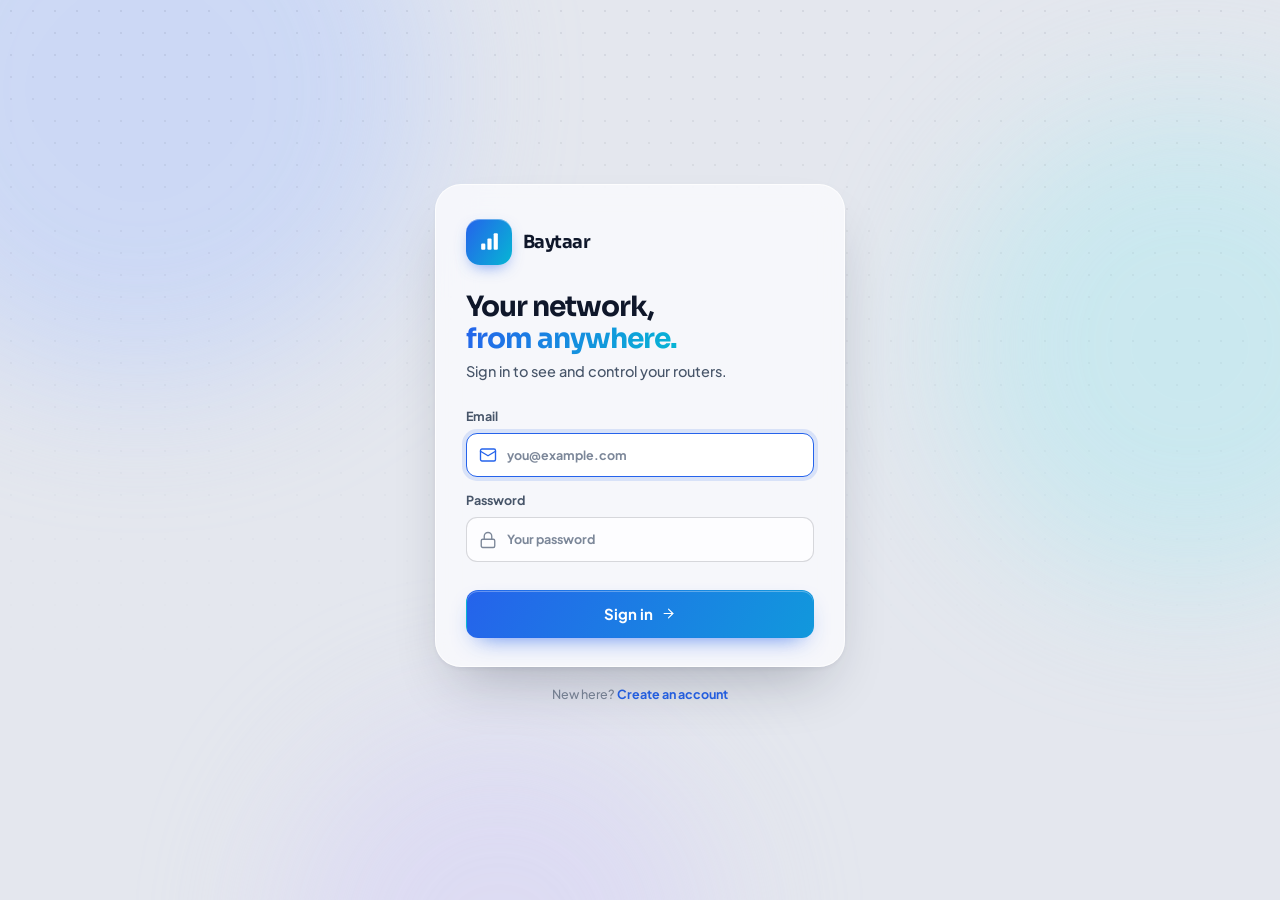
==== commit 89ee9b65: "Accounts: register page, one API key for any number of routers, router/website compatibility - Websi" ====
--- a/webapp/index.html
+++ b/webapp/index.html
@@ -114,6 +114,7 @@
 .err { display: flex; gap: 8px; align-items: flex-start; background: var(--bad-soft); color: var(--bad); border-radius: var(--r-sm); padding: 10px 12px; font-size: 13.5px; margin-top: 14px; animation: shake .4s; }
 @keyframes shake { 20%, 60% { transform: translateX(-5px); } 40%, 80% { transform: translateX(5px); } }
 .auth-foot { text-align: center; color: var(--ink-3); font-size: 12.5px; margin-top: 18px; }
+.hint-reg { color: var(--ink-3); font-size: 12.5px; margin: -4px 0 14px; line-height: 1.45; }
 .spin { width: 16px; height: 16px; border-radius: 50%; border: 2px solid rgba(255,255,255,.4); border-top-color: #fff; animation: rot .7s linear infinite; }
 @keyframes rot { to { transform: rotate(360deg); } }
 
@@ -545,18 +546,24 @@
         <b>Baytaar</b>
       </div>
       <h1>Your network,<br><em>from anywhere.</em></h1>
-      <p class="lead">Sign in to see and control your routers.</p>
+      <p class="lead" id="auth-lead">Sign in to see and control your routers.</p>
       <label class="field"><span>Email</span>
         <span class="inp"><svg class="i" viewBox="0 0 24 24"><rect x="2" y="4" width="20" height="16" rx="2"/><path d="m22 7-10 6L2 7"/></svg>
         <input type="email" id="auth-email" autocomplete="username" inputmode="email" placeholder="you@example.com" required></span></label>
       <label class="field"><span>Password</span>
         <span class="inp"><svg class="i" viewBox="0 0 24 24"><rect x="3" y="11" width="18" height="11" rx="2"/><path d="M7 11V7a5 5 0 0 1 10 0v4"/></svg>
         <input type="password" id="auth-pass" autocomplete="current-password" placeholder="Your password" required></span></label>
+      <label class="field" id="auth-pass2-row" hidden><span>Repeat the password</span>
+        <span class="inp"><svg class="i" viewBox="0 0 24 24"><rect x="3" y="11" width="18" height="11" rx="2"/><path d="M7 11V7a5 5 0 0 1 10 0v4"/></svg>
+        <input type="password" id="auth-pass2" autocomplete="new-password" placeholder="Type it again"></span></label>
+      <p class="hint-reg" id="auth-hint" hidden>At least 10 characters. Your routers and settings are private to this account.</p>
+      <!-- bots fill every field; people never see this one -->
+      <input type="text" id="auth-website" name="website" tabindex="-1" autocomplete="off" aria-hidden="true" style="position:absolute;left:-9999px;width:1px;height:1px;opacity:0">
       <button class="btn primary block" id="auth-btn" type="submit"><span id="auth-lbl">Sign in</span>
         <svg class="i sm go" viewBox="0 0 24 24"><path d="M5 12h14"/><path d="m12 5 7 7-7 7"/></svg></button>
       <div class="err" id="auth-err" hidden></div>
     </form>
-    <p class="auth-foot">Accounts are created by your administrator.</p>
+    <p class="auth-foot"><span id="auth-switch-q">New here?</span> <a href="#" id="auth-switch" style="color:var(--a1);font-weight:700">Create an account</a></p>
   </div>
 </div>
 
@@ -576,7 +583,12 @@
     <div class="page-h">
       <div><div class="eyebrow" id="greet">Welcome</div><h1>Your routers</h1><p id="summary">Loading&hellip;</p>
         <div class="sync" id="sync" hidden><i></i><span></span></div></div>
-      <span class="count" id="count" hidden></span>
+      <div style="margin-left:auto;display:flex;align-items:center;gap:12px;flex-wrap:wrap;justify-content:flex-end">
+        <span class="count" id="count" hidden></span>
+        <button class="btn primary sm" id="addrouter" title="Connect a router that runs the Baytaar software">
+          <svg class="i sm" viewBox="0 0 24 24"><path d="M12 5v14"/><path d="M5 12h14"/></svg>
+          Add a router</button>
+      </div>
     </div>
     <div id="appbox"></div>
     <div id="pick"></div>
@@ -732,14 +744,37 @@
   timer = setInterval(function () { if (!document.hidden) load(); }, 10000);
 }
 
+/* Sign in / create account share one card. */
+var registering = false;
+function setAuthMode(reg) {
+  registering = reg;
+  $('#auth-lead').textContent = reg ? 'Create your account, then connect your routers to it.' : 'Sign in to see and control your routers.';
+  $('#auth-lbl').textContent = reg ? 'Create account' : 'Sign in';
+  $('#auth-pass').setAttribute('autocomplete', reg ? 'new-password' : 'current-password');
+  $('#auth-pass').placeholder = reg ? 'At least 10 characters' : 'Your password';
+  $('#auth-pass2-row').hidden = !reg; $('#auth-hint').hidden = !reg;
+  $('#auth-pass2').required = reg;
+  $('#auth-switch-q').textContent = reg ? 'Already have an account?' : 'New here?';
+  $('#auth-switch').textContent = reg ? 'Sign in' : 'Create an account';
+  $('#auth-err').hidden = true;
+}
+$('#auth-switch').addEventListener('click', function (e) { e.preventDefault(); setAuthMode(!registering); });
 $('#auth-form').addEventListener('submit', function (e) {
   e.preventDefault();
   var btn = $('#auth-btn'), lbl = $('#auth-lbl'), err = $('#auth-err');
+  function bad(msg) { err.innerHTML = ic('alert', 'sm') + '<span></span>'; err.lastChild.textContent = msg; err.hidden = false; }
+  var pw = $('#auth-pass').value;
+  if (registering) {
+    if (pw.length < 10) { bad('Use a password of at least 10 characters.'); return; }
+    if (pw !== $('#auth-pass2').value) { bad('The two passwords do not match.'); return; }
+  }
   btn.disabled = true; lbl.innerHTML = '<span class="spin" style="display:inline-block;vertical-align:-3px"></span>'; err.hidden = true;
-  call('portal.php/login', 'POST', { email: $('#auth-email').value, password: $('#auth-pass').value })
-    .then(function (j) { showDash(j.user); })
-    .catch(function (x) { err.innerHTML = ic('alert', 'sm') + '<span></span>'; err.lastChild.textContent = x.message; err.hidden = false; })
-    .then(function () { btn.disabled = false; lbl.textContent = 'Sign in'; });
+  var req = registering
+    ? call('portal.php/register', 'POST', { email: $('#auth-email').value, password: pw, website: $('#auth-website').value })
+    : call('portal.php/login', 'POST', { email: $('#auth-email').value, password: pw });
+  req.then(function (j) { $('#auth-pass2').value = ''; showDash(j.user); if (registering) { setAuthMode(false); setTimeout(addRouterDialog, 400); } })
+    .catch(function (x) { bad(x.message); })
+    .then(function () { btn.disabled = false; lbl.textContent = registering ? 'Create account' : 'Sign in'; });
 });
 $('#signout').addEventListener('click', function () {
   if (APP) { try { APP.signedOut(); } catch (e) {} }
@@ -897,9 +932,9 @@
 function render(list, now) {
   var box = $('#routers'), count = $('#count');
   if (!list.length) {
-    $('#summary').textContent = 'Nothing is assigned to this account yet.';
+    $('#summary').textContent = 'No routers connected yet.';
     count.hidden = true;
-    box.innerHTML = '<div class="glass empty">' + ic('inbox') + '<div>No router is assigned to this account.<br>Ask your administrator to assign one.</div></div>';
+    box.innerHTML = '<div class="glass empty">' + ic('inbox') + '<div>No router is connected to this account yet.<br>Press <b>Add a router</b> to get your key, then enter it on your router.</div></div>';
     return;
   }
   var up = list.filter(function (r) { return r.reachable && r.site && r.site.internet; }).length;
@@ -1080,6 +1115,7 @@
     '<div class="glass block" data-fw="' + r.id + '"></div>' +
     '<div class="glass block" data-wifi="' + r.id + '">' + wifiHtml(r.id) + '</div>' +
     sshBlock(r) +
+    '<div class="glass block" data-compat="' + r.id + '"></div>' +
 
     '<div class="actions">' +
       '<a class="glass act-card" data-open="easy.html"' + (r.reachable ? '' : ' aria-disabled="true"') + '><div class="f-ico">' + ic('zap') + '</div>' +
@@ -1114,7 +1150,158 @@
   });
 }
 
+// "Add a router": your account's API key. One key works on any number of routers. On each router you
+// enter this website's address and the key (Remote access page, or the command below) and it joins
+// your account by itself. Keys are listed here and can be revoked; a key is shown in full only once.
+function addRouterDialog() {
+  var wrap = document.createElement('div');
+  wrap.setAttribute('role', 'dialog'); wrap.setAttribute('aria-modal', 'true');
+  wrap.style.cssText = 'position:fixed;inset:0;z-index:9999;display:flex;align-items:center;justify-content:center;padding:16px;background:rgba(10,14,20,.55)';
+  wrap.innerHTML = '<div class="glass" style="max-width:540px;width:100%;padding:20px 22px;border-radius:16px;max-height:90vh;overflow:auto">' +
+    '<h3 style="margin:0 0 6px;font-size:18px">Connect your routers</h3>' +
+    '<div data-body></div></div>';
+  var body = wrap.querySelector('[data-body]');
+  function close() { document.removeEventListener('keydown', onkey); wrap.remove(); }
+  function onkey(e) { if (e.key === 'Escape') close(); }
+  wrap.addEventListener('click', function (e) { if (e.target === wrap) close(); });
+  document.addEventListener('keydown', onkey);
+
+  function copyBox(label, text) {
+    var box = document.createElement('div');
+    box.style.cssText = 'margin:0 0 12px';
+    box.innerHTML = '<div style="font-size:12px;font-weight:700;letter-spacing:.04em;text-transform:uppercase;opacity:.7;margin-bottom:4px"></div>' +
+      '<div style="display:flex;gap:8px;align-items:stretch"><code style="flex:1;word-break:break-all;padding:10px 12px;border-radius:10px;background:rgba(15,23,42,.07);font-size:13px;line-height:1.45"></code>' +
+      '<button class="btn sm" type="button">Copy</button></div>';
+    box.firstChild.textContent = label;
+    box.querySelector('code').textContent = text;
+    var cb = box.querySelector('button');
+    cb.onclick = function () {
+      var done = function () { cb.textContent = 'Copied'; setTimeout(function () { cb.textContent = 'Copy'; }, 1500); };
+      if (navigator.clipboard && navigator.clipboard.writeText) navigator.clipboard.writeText(text).then(done, function () { toast('Select the text and copy it by hand.', true); });
+      else toast('Select the text and copy it by hand.', true);
+    };
+    return box;
+  }
+  function when(ts) { return ts ? new Date(ts * 1000).toLocaleDateString(undefined, { day: 'numeric', month: 'short' }) : 'never'; }
+
+  function list() {
+    body.innerHTML = '<p style="margin:0 0 12px;font-size:14px;line-height:1.5">Make a key, then on each router enter this website’s address and the key. ' +
+      'The <b>same key works on every router you own</b>; each one joins your account by itself and shows up here.</p>' +
+      '<div data-keys style="margin:0 0 14px"><div style="opacity:.6;font-size:13px">Loading your keys…</div></div>' +
+      '<div style="font-size:12px;font-weight:700;letter-spacing:.04em;text-transform:uppercase;opacity:.7;margin-bottom:6px">New key</div>' +
+      '<div style="display:flex;gap:8px;flex-wrap:wrap"><input type="text" data-label maxlength="40" placeholder="Name it, e.g. School routers" style="flex:1;min-width:180px;box-sizing:border-box;padding:11px 12px;border-radius:10px;border:1px solid rgba(100,116,139,.35);font-size:15px">' +
+      '<button class="btn primary" data-make>Create key</button></div>' +
+      '<div style="display:flex;justify-content:flex-end;margin-top:16px"><button class="btn" data-done>Close</button></div>';
+    body.querySelector('[data-done]').onclick = close;
+    var make = body.querySelector('[data-make]'), lab = body.querySelector('[data-label]');
+    make.onclick = function () {
+      make.disabled = true; make.textContent = 'Creating…';
+      call('portal.php/api-keys', 'POST', { label: lab.value.trim() }).then(showKey)
+        .catch(function (e) { make.disabled = false; make.textContent = 'Create key'; toast(e.message, true); });
+    };
+    lab.onkeydown = function (e) { if (e.key === 'Enter') make.click(); };
+    call('portal.php/api-keys').then(function (j) {
+      var box = body.querySelector('[data-keys]');
+      if (!j.keys.length) { box.innerHTML = '<div style="opacity:.65;font-size:13px">You have no keys yet.</div>'; return; }
+      box.innerHTML = '';
+      j.keys.forEach(function (k) {
+        var row = document.createElement('div');
+        row.style.cssText = 'display:flex;align-items:center;gap:10px;padding:9px 0;border-top:1px solid rgba(100,116,139,.2)';
+        row.innerHTML = '<div style="flex:1;min-width:0"><b data-l></b><div style="font-size:12.5px;opacity:.7" data-m></div></div><button class="btn sm" data-rev>Revoke</button>';
+        row.querySelector('[data-l]').textContent = k.label;
+        row.querySelector('[data-m]').textContent = k.prefix + '…  ·  ' + k.routers + (k.routers === 1 ? ' router' : ' routers') + ' joined  ·  last used ' + when(k.last_used);
+        row.querySelector('[data-rev]').onclick = function () {
+          askConfirm({ title: 'Revoke this key?', html: 'Routers that already joined keep working. This key just cannot connect any more routers.', ok: 'Revoke' }).then(function (yes) {
+            if (!yes) return;
+            call('portal.php/api-keys/revoke', 'POST', { id: k.id }).then(list).catch(function (e) { toast(e.message, true); });
+          });
+        };
+        box.appendChild(row);
+      });
+    }).catch(function (e) { body.querySelector('[data-keys]').textContent = e.message; });
+  }
+
+  function showKey(j) {
+    body.innerHTML = '<p style="margin:0 0 12px;font-size:14px;line-height:1.5">Key <b></b> is ready. It is shown in full <b>only now</b>, so copy it. On each router, open <b>Remote Access</b> in its panel, enter these two things and press Connect:</p>';
+    body.querySelector('b').textContent = j.label;
+    body.appendChild(copyBox('Website address', j.site));
+    body.appendChild(copyBox('API key', j.key));
+    var alt = document.createElement('details');
+    alt.style.cssText = 'margin:0 0 12px;font-size:13px';
+    alt.innerHTML = '<summary style="cursor:pointer;opacity:.8">Or paste one command over SSH</summary>';
+    alt.appendChild(copyBox('Command', j.command));
+    body.appendChild(alt);
+    var note = document.createElement('p');
+    note.style.cssText = 'margin:0 0 4px;font-size:13px;line-height:1.5;opacity:.85';
+    note.textContent = 'Use it on as many routers as you like. Each one appears in your list within about a minute. Anyone with this key can add routers to your account, so keep it private; if it leaks, revoke it here.';
+    body.appendChild(note);
+    var row = document.createElement('div');
+    row.style.cssText = 'display:flex;justify-content:flex-end;margin-top:14px';
+    row.innerHTML = '<button class="btn primary">Done</button>';
+    row.firstChild.onclick = function () { close(); lastKey = null; load(); };
+    body.appendChild(row);
+  }
+
+  list();
+  document.body.appendChild(wrap);
+}
+/* This router: what it can do with this website, rename, remove. The router says what it supports
+   (portal.php/capabilities); anything it or the website lacks is listed with the side to update. */
+var COMPAT = {};
+function paintCompat(r) {
+  var el = $('[data-compat="' + r.id + '"]'); if (!el) return;
+  var hit = COMPAT[r.id];
+  if (hit) draw(hit.j);
+  else el.innerHTML = '<div class="sec-h"><h3>' + ic('sliders') + 'This router</h3></div><p class="mix-note">Checking what it can do…</p>';
+  if (!hit || Date.now() - hit.t > 300000) fetchCaps(false);
+
+  function fetchCaps(force) {
+    call('portal.php/capabilities?r=' + r.id + (force ? '&refresh=1' : '')).then(function (j) {
+      COMPAT[r.id] = { t: Date.now(), j: j };
+      var again = $('[data-compat="' + r.id + '"]'); if (again) { el = again; draw(j); }
+    }).catch(function () {});
+  }
+  function draw(j) {
+    var state = { ok: ['Works', 'ok'], update_router: ['Update the router', 'mid'], update_website: ['Update the website', 'mid'], unavailable: ['Not on this router', 'bad'], unknown: ['Not checked', 'mid'] };
+    var rows = (j.features || []).filter(function (f) { return f.state !== 'ok'; });
+    var head = !j.known ? 'Not reachable right now, so what it can do is not known yet.' : j.message;
+    var good = j.known && j.compatible;
+    var h = '<div class="sec-h"><h3>' + ic('sliders') + 'This router</h3>' +
+      '<span class="tag ' + (good ? 'ok' : (j.known ? 'mid' : 'bad')) + '">' + (good ? 'Fully compatible' : (j.known ? 'Some limits' : 'Unknown')) + '</span></div>' +
+      '<p class="mix-note">' + esc(head) + (j.software ? ' <span style="opacity:.7">Router software ' + esc(j.software) + '.</span>' : '') + '</p>';
+    if (rows.length) {
+      h += '<div style="margin:6px 0 10px">' + rows.map(function (f) {
+        var s = state[f.state] || state.unknown;
+        return '<div style="display:flex;gap:10px;align-items:flex-start;padding:7px 0;border-top:1px solid rgba(100,116,139,.18);font-size:13.5px">' +
+          '<span class="tag ' + s[1] + '" style="flex:none">' + esc(s[0]) + '</span><span><b>' + esc(f.label) + '</b>' + (f.message ? '<br><span style="opacity:.8">' + esc(f.message) + '</span>' : '') + '</span></div>';
+      }).join('') + '</div>';
+    }
+    h += '<div style="display:flex;gap:8px;flex-wrap:wrap;margin-top:6px">' +
+      '<button class="btn sm" data-cp-recheck>Check again</button>' +
+      '<button class="btn sm" data-cp-rename>' + ic('pencil', 'sm') + 'Rename</button>' +
+      '<button class="btn sm" data-cp-remove>Remove from my account</button></div>' +
+      '<div data-cp-edit hidden style="display:none;gap:8px;margin-top:10px"><input type="text" maxlength="60" data-cp-name value="' + esc(r.name) + '" style="flex:1;box-sizing:border-box;padding:9px 11px;border-radius:10px;border:1px solid rgba(100,116,139,.35);font-size:14px"><button class="btn primary sm" data-cp-save>Save</button></div>';
+    el.innerHTML = h;
+    el.querySelector('[data-cp-recheck]').onclick = function () { this.disabled = true; this.textContent = 'Checking…'; fetchCaps(true); };
+    var edit = el.querySelector('[data-cp-edit]');
+    el.querySelector('[data-cp-rename]').onclick = function () { var on = edit.style.display === 'none'; edit.style.display = on ? 'flex' : 'none'; edit.hidden = !on; if (on) el.querySelector('[data-cp-name]').focus(); };
+    el.querySelector('[data-cp-save]').onclick = function () {
+      var nm = el.querySelector('[data-cp-name]').value.trim(); if (!nm) return;
+      call('portal.php/router-rename', 'POST', { id: r.id, name: nm }).then(function () { toast('Renamed.'); lastKey = null; load(); }).catch(function (e) { toast(e.message, true); });
+    };
+    el.querySelector('[data-cp-remove]').onclick = function () {
+      askConfirm({ title: 'Remove ' + (r.name || 'this router') + '?',
+        html: 'It disappears from your account and its history here is deleted. The router itself keeps working; it just stops reporting to this website. You can connect it again with your key.', ok: 'Remove' }).then(function (yes) {
+        if (!yes) return;
+        call('portal.php/router-remove', 'POST', { id: r.id }).then(function () { toast('Removed.'); lastKey = null; load(); }).catch(function (e) { toast(e.message, true); });
+      });
+    };
+  }
+}
+$('#addrouter').onclick = addRouterDialog;
+
 function wire(r, locOpen) {
+  paintCompat(r);
   var el = $('[data-router="' + r.id + '"]'); if (!el) return;
   var base = 'api.php/r/' + r.id;
   function post(route, body, okMsg, after) {
